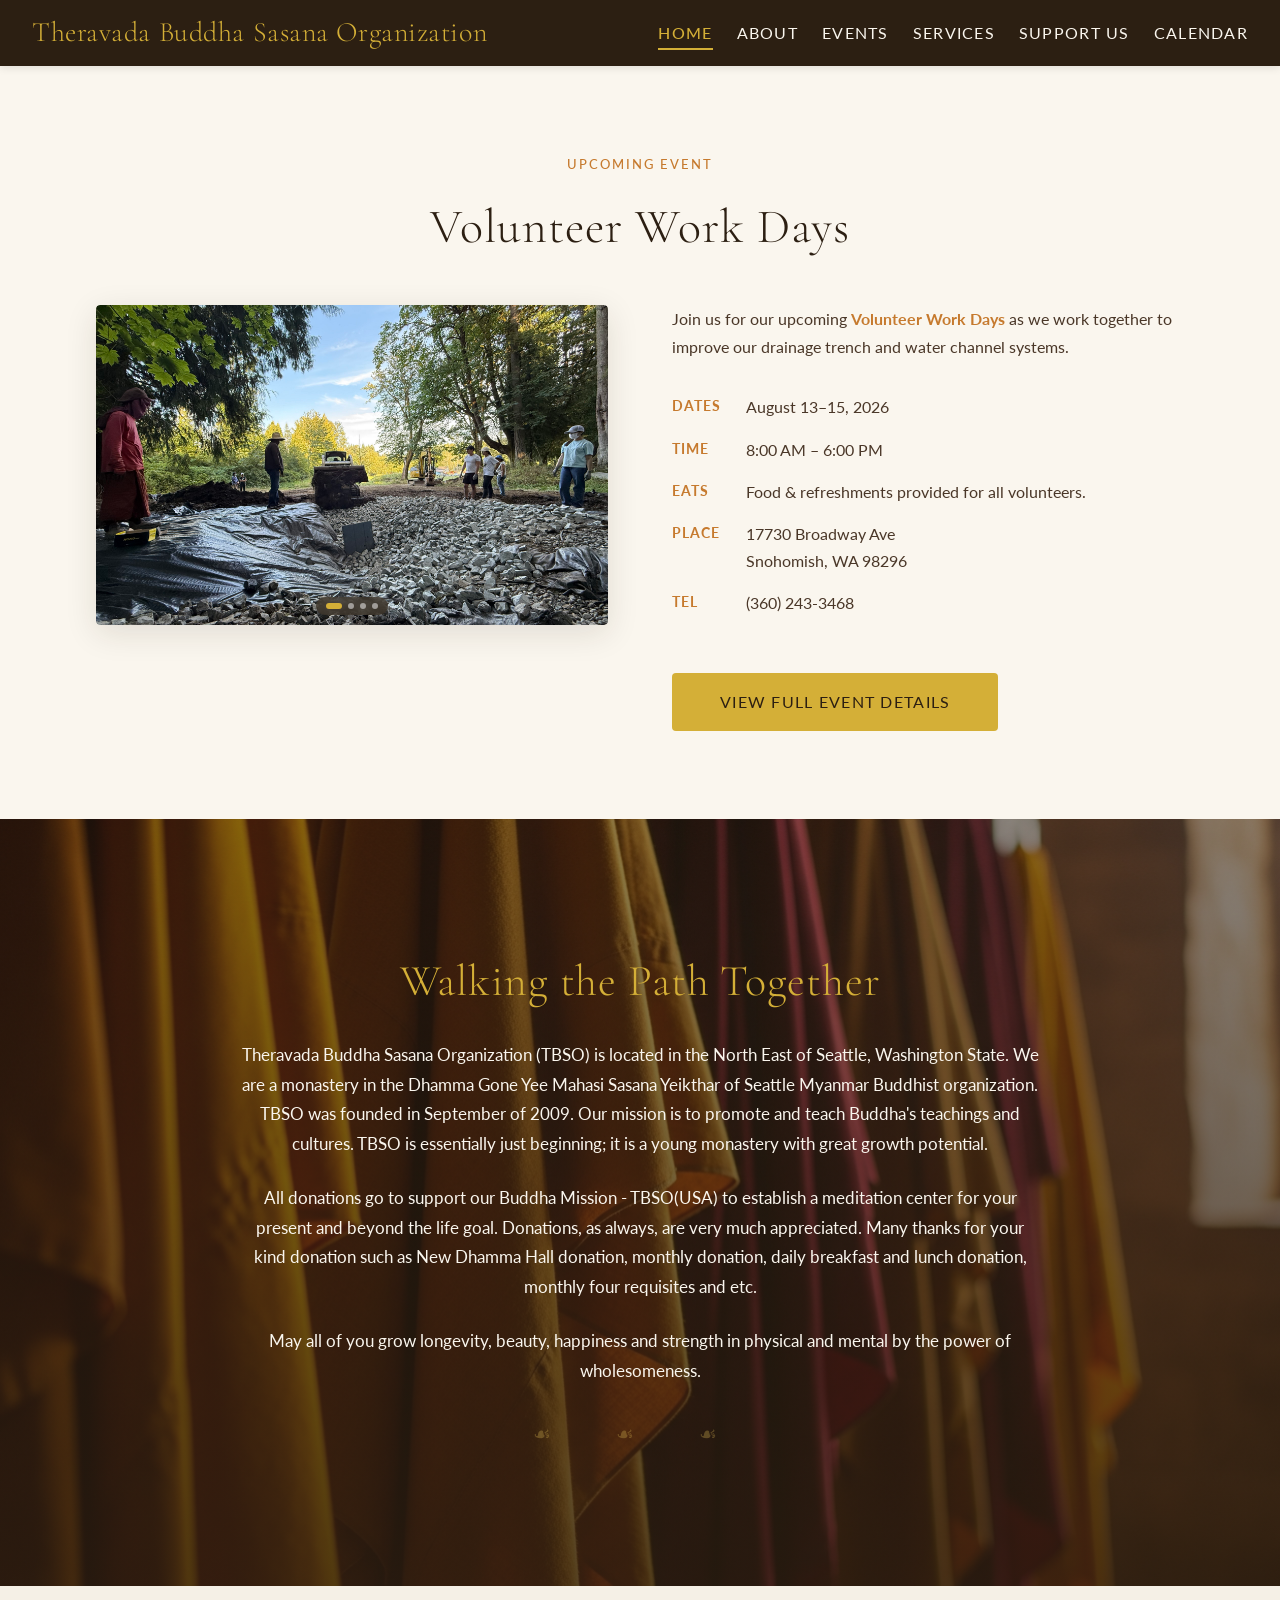
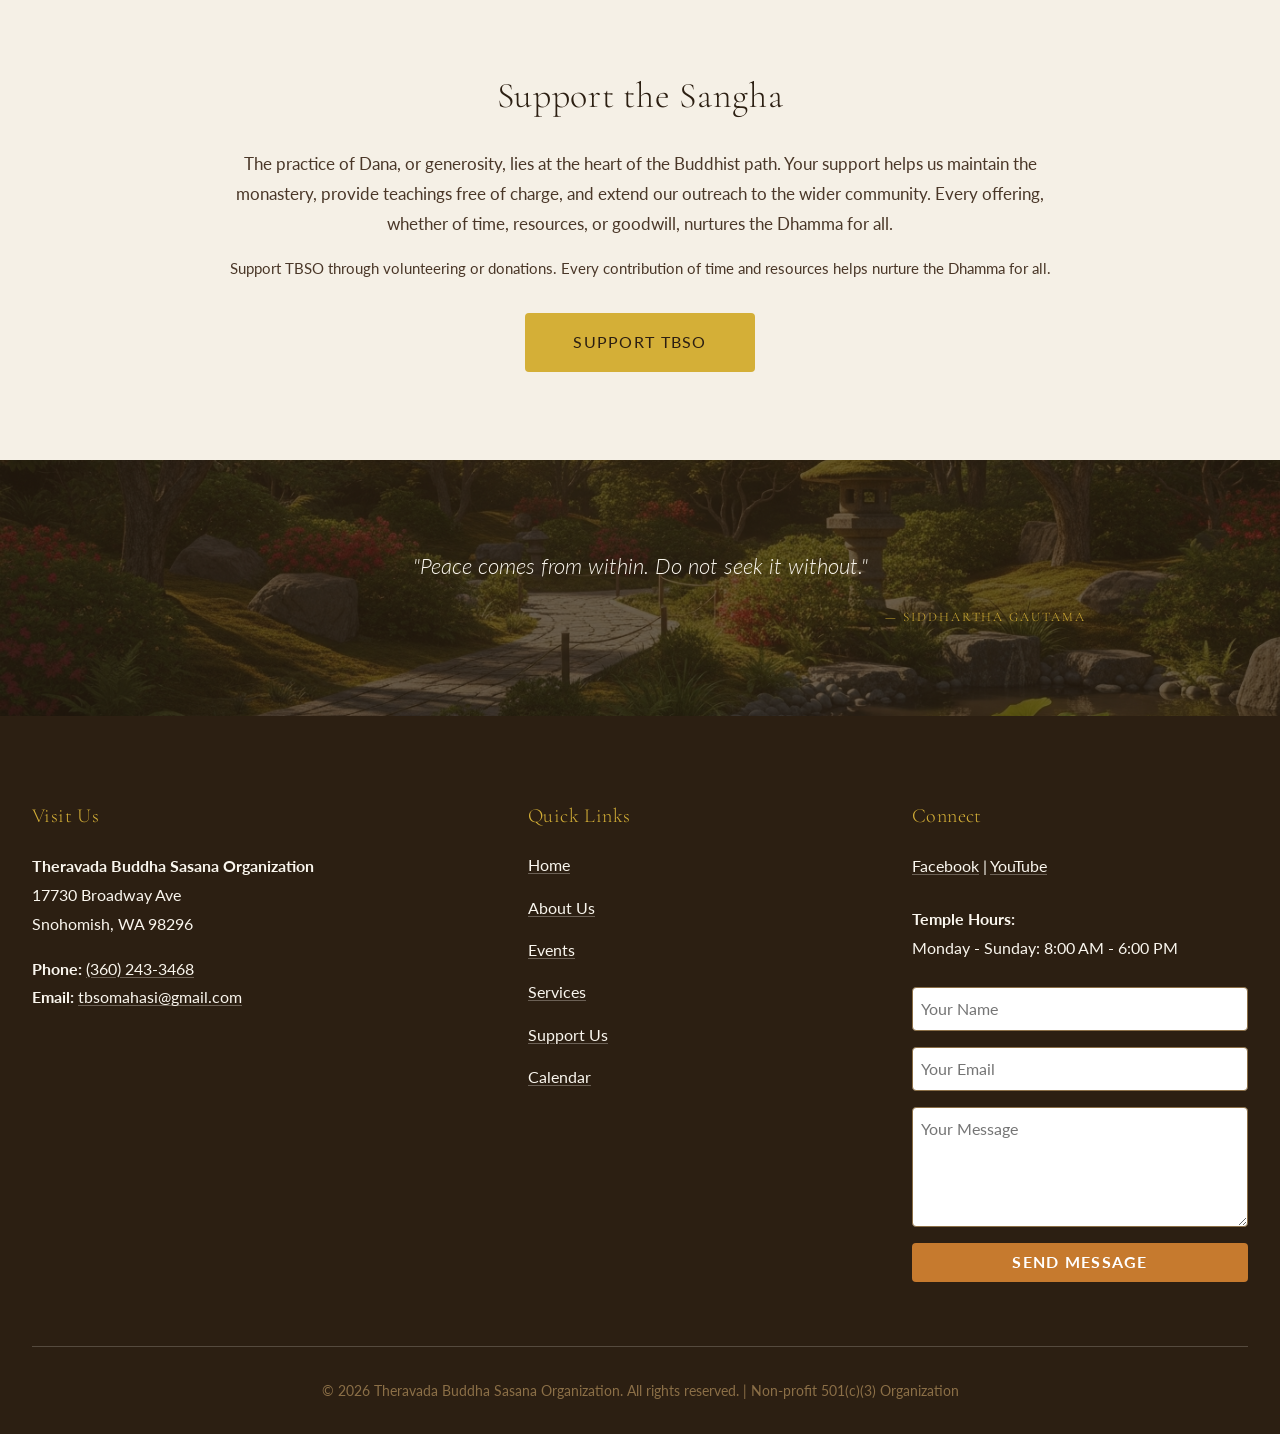
==== index.html @ d0d7f573 "Update volunteer event write-up and details across pages" ====
<!DOCTYPE html>
<html lang="en">
<head>
  <meta charset="UTF-8">
  <meta name="viewport" content="width=device-width, initial-scale=1.0">
  <meta name="description" content="Theravada Buddha Sasana Organization (TBSO) - A non-profit Buddhist organization dedicated to practicing and sharing the teachings of Theravada Buddhism in the Pacific Northwest.">
  <meta name="keywords" content="buddhism, theravada, meditation, dhamma, seattle, snohomish, buddhist temple">

  <title>Home - Theravada Buddha Sasana Organization (TBSO)</title>

  <!-- Google Fonts -->
  <link rel="preconnect" href="https://fonts.googleapis.com">
  <link rel="preconnect" href="https://fonts.gstatic.com" crossorigin>
  <link href="https://fonts.googleapis.com/css2?family=Cormorant+Garamond:ital,wght@0,300;0,400;0,500;0,600;1,300;1,400&family=Lato:wght@300;400;700&display=swap" rel="stylesheet">

  <!-- Stylesheets -->
  <link rel="stylesheet" href="css/normalize.css">
  <link rel="stylesheet" href="css/variables.css">
  <link rel="stylesheet" href="css/base.css">
  <link rel="stylesheet" href="css/layout.css">
  <link rel="stylesheet" href="css/components.css">
  <link rel="stylesheet" href="css/utilities.css">
</head>
<body>

  <!-- Skip to Content Link -->
  <a href="#main-content" class="skip-link">Skip to main content</a>

  <!-- Header -->
  <header class="site-header" role="banner">
    <div class="header-container">
      <h1 class="site-title">Theravada Buddha Sasana Organization</h1>
      <nav class="main-navigation" role="navigation" aria-label="Main Navigation">
        <button class="menu-toggle" aria-expanded="false" aria-controls="primary-menu">
          <span class="sr-only">Toggle Menu</span>
          <span>Menu</span>
        </button>
        <ul id="primary-menu" class="menu">
          <li><a href="index.html" aria-current="page">Home</a></li>
          <li><a href="about.html">About</a></li>
          <li><a href="events.html">Events</a></li>
          <li><a href="services.html">Services</a></li>
          <li><a href="support-us.html">Support Us</a></li>

          <li><a href="calendar.html">Calendar</a></li>
        </ul>
      </nav>
    </div>
  </header>

  <!-- Main Content -->
  <main id="main-content" role="main">

    <!-- Upcoming Event Section -->
    <section class="section-cream" style="padding-top: var(--spacing-70);">
      <div class="container container-wide">
        <p class="text-center" style="color: var(--color-monk-robe); font-size: 0.8125rem; text-transform: uppercase; letter-spacing: 0.15em; font-weight: 500; margin-bottom: var(--spacing-30);">Upcoming Event</p>

        <h2 class="text-center title-fade-in" style="font-size: clamp(2rem, 4vw, 3rem); font-weight: var(--font-weight-light); letter-spacing: var(--letter-spacing-tight); color: var(--color-earth-brown); margin-bottom: var(--spacing-50);">Volunteer Work Days</h2>

        <div class="featured-event-grid">
          <div>
            <div class="carousel" id="eventCarousel">
              <div class="carousel-track">
                <div class="carousel-slide">
                  <img src="assets/images/volunteer_1.jpg" alt="Volunteer Work Days - photo 1">
                </div>
                <div class="carousel-slide">
                  <img src="assets/images/volunteer_2.jpeg" alt="Volunteer Work Days - photo 2">
                </div>
                <div class="carousel-slide">
                  <img src="assets/images/volunteer_3.jpeg" alt="Volunteer Work Days - photo 3">
                </div>
                <div class="carousel-slide">
                  <img src="assets/images/volunteer_4.jpeg" alt="Volunteer Work Days - photo 4">
                </div>
              </div>
              <div class="carousel-nav">
                <button class="carousel-dot active" aria-label="Go to slide 1"></button>
                <button class="carousel-dot" aria-label="Go to slide 2"></button>
                <button class="carousel-dot" aria-label="Go to slide 3"></button>
                <button class="carousel-dot" aria-label="Go to slide 4"></button>
              </div>
            </div>
          </div>

          <div>
            <p style="font-size: 1rem; line-height: 1.8; margin-bottom: var(--spacing-40);">
              Join us for our upcoming <strong style="color: var(--color-monk-robe);">Volunteer Work Days</strong> as we work together to improve our drainage trench and water channel systems.
            </p>

            <div class="event-details-list">
              <strong>DATES</strong>
              <span>August 13–15, 2026</span>

              <strong>TIME</strong>
              <span>8:00 AM – 6:00 PM</span>

              <strong>EATS</strong>
              <span>Food &amp; refreshments provided for all volunteers.</span>

              <strong>PLACE</strong>
              <span>17730 Broadway Ave<br>Snohomish, WA 98296</span>

              <strong>TEL</strong>
              <span>(360) 243-3468</span>
            </div>

            <a href="support-us.html" class="btn" style="display: inline-block; margin-top: var(--spacing-40);">View Full Event Details</a>
          </div>
        </div>
      </div>
    </section>

    <!-- Introduction Section -->
    <section class="hero" style="background-image: url('assets/images/hero-monk-robes.png'); min-height: 70vh;">
      <div class="hero-content tbso-fade-up">
        <h2 style="font-size: clamp(2rem, 4vw, 2.75rem); font-weight: var(--font-weight-light); color: var(--color-saffron); margin-bottom: var(--spacing-40);">Walking the Path Together</h2>
        <div style="max-width: 800px; margin: 0 auto;">
          <p style="font-size: 1.0625rem; line-height: 1.75; margin-bottom: var(--spacing-30); color: var(--color-warm-cream);">
            Theravada Buddha Sasana Organization (TBSO) is located in the North East of Seattle, Washington State. We are a monastery in the Dhamma Gone Yee Mahasi Sasana Yeikthar of Seattle Myanmar Buddhist organization. TBSO was founded in September of 2009. Our mission is to promote and teach Buddha's teachings and cultures. TBSO is essentially just beginning; it is a young monastery with great growth potential.
          </p>
          <p style="font-size: 1.0625rem; line-height: 1.75; margin-bottom: var(--spacing-30); color: var(--color-warm-cream);">
            All donations go to support our Buddha Mission - TBSO(USA) to establish a meditation center for your present and beyond the life goal. Donations, as always, are very much appreciated. Many thanks for your kind donation such as New Dhamma Hall donation, monthly donation, daily breakfast and lunch donation, monthly four requisites and etc.
          </p>
          <p style="font-size: 1.0625rem; line-height: 1.75; margin-bottom: var(--spacing-40); color: var(--color-warm-cream);">
            May all of you grow longevity, beauty, happiness and strength in physical and mental by the power of wholesomeness.
          </p>
          <div class="lotus-divider" style="margin-top: 0; margin-bottom: 0;"></div>
        </div>
      </div>
    </section>

    <!-- Call to Action Section -->
    <section class="section-ivory">
      <div class="container text-center">
        <h2 class="mb-40">Support the Sangha</h2>
        <p style="font-size: 1.0625rem; line-height: 1.75; max-width: 860px; margin: 0 auto var(--spacing-20);">
          The practice of Dana, or generosity, lies at the heart of the Buddhist path. Your support helps us maintain the monastery, provide teachings free of charge, and extend our outreach to the wider community. Every offering, whether of time, resources, or goodwill, nurtures the Dhamma for all.
        </p>
        <p style="font-size: 0.95rem; line-height: 1.75; max-width: 860px; margin: 0 auto var(--spacing-40);">
          Support TBSO through volunteering or donations. Every contribution of time and resources helps nurture the Dhamma for all.
        </p>
        <a href="support-us.html" class="btn">Support TBSO</a>
      </div>
    </section>

    <!-- Quote Section -->
    <section class="section-earth" style="background-image: url('assets/images/section-temple-garden.png'); background-size: cover; background-position: center; position: relative;">
      <div style="position: absolute; top: 0; left: 0; right: 0; bottom: 0; background: var(--overlay-medium); z-index: 1;"></div>
      <div class="container text-center" style="position: relative; z-index: 2;">
        <blockquote style="background: transparent; border: none; margin: 0; padding: 0;">
          <p style="font-size: 1.375rem; font-style: italic; font-weight: 300; line-height: 1.6; color: var(--color-warm-cream);">
            "Peace comes from within. Do not seek it without."
          </p>
          <cite style="font-size: 0.8125rem; letter-spacing: 0.15em; text-transform: uppercase;">Siddhartha Gautama</cite>
        </blockquote>
      </div>
    </section>

  </main>

  <!-- Footer -->
  <footer class="site-footer" role="contentinfo">
    <div class="footer-content">

      <!-- Visit Us Section -->
      <div class="footer-section">
        <h3>Visit Us</h3>
        <address>
          <p>
            <strong>Theravada Buddha Sasana Organization</strong><br>
            17730 Broadway Ave<br>
            Snohomish, WA 98296
          </p>
          <p>
            <strong>Phone:</strong> <a href="tel:+13602433468">(360) 243-3468</a><br>
            <strong>Email:</strong> <a href="mailto:tbsomahasi@gmail.com">tbsomahasi@gmail.com</a>
          </p>
        </address>
      </div>

      <!-- Quick Links Section -->
      <div class="footer-section">
        <h3>Quick Links</h3>
        <ul>
          <li><a href="index.html">Home</a></li>
          <li><a href="about.html">About Us</a></li>
          <li><a href="events.html">Events</a></li>
          <li><a href="services.html">Services</a></li>
          <li><a href="support-us.html">Support Us</a></li>

          <li><a href="calendar.html">Calendar</a></li>
        </ul>
      </div>

      <!-- Connect Section -->
      <div class="footer-section">
        <h3>Connect</h3>
        <p>
          <a href="https://www.facebook.com/tbsomahasi" target="_blank" rel="noopener noreferrer">Facebook</a> |
          <a href="https://www.youtube.com/@tbsomahasi1810" target="_blank" rel="noopener noreferrer">YouTube</a>
        </p>
        <p style="margin-top: var(--spacing-30);">
          <strong>Temple Hours:</strong><br>
          Monday - Sunday: 8:00 AM - 6:00 PM
        </p>

        <form action="https://formspree.io/f/xqewwokz" method="POST" style="margin-top: var(--spacing-30);">
          <input type="hidden" name="_subject" value="Footer Contact Form - TBSO">
          <div style="margin-bottom: var(--spacing-20);">
            <input type="text" name="name" placeholder="Your Name" required style="width: 100%; padding: 8px; border: 1px solid var(--color-clay); border-radius: 4px;">
          </div>
          <div style="margin-bottom: var(--spacing-20);">
            <input type="email" name="email" placeholder="Your Email" required style="width: 100%; padding: 8px; border: 1px solid var(--color-clay); border-radius: 4px;">
          </div>
          <div style="margin-bottom: var(--spacing-20);">
            <textarea name="message" placeholder="Your Message" required rows="3" style="width: 100%; padding: 8px; border: 1px solid var(--color-clay); border-radius: 4px; resize: vertical;"></textarea>
          </div>
          <button type="submit" style="width: 100%; padding: 10px; background-color: var(--color-monk-robe); color: var(--color-white); border: none; border-radius: 4px; cursor: pointer; font-weight: bold;">Send Message</button>
        </form>
      </div>

    </div>

    <div class="footer-bottom">
      <p>&copy; 2026 Theravada Buddha Sasana Organization. All rights reserved. | Non-profit 501(c)(3) Organization</p>
    </div>
  </footer>

  <!-- JavaScript -->
  <script src="js/main.js"></script>

</body>
</html>
---- css/variables.css ----
/* ========================================
   TBSO Design System - CSS Custom Properties
   ======================================== */

:root {
  /* ========== Colors ========== */

  /* Primary Palette */
  --color-saffron: #D4AF37;
  --color-muted-gold: #C9A84C;
  --color-warm-cream: #FAF6EE;
  --color-ivory: #F5F0E6;
  --color-white: #FFFFFF;

  /* Text Colors */
  --color-earth-brown: #2C1F12;
  --color-deep-walnut: #4A3728;
  --color-clay: #8B6F47;

  /* Accent Colors */
  --color-monk-robe: #C67A2E;
  --color-soft-sage: #A8B89C;

  /* ========== Typography ========== */

  /* Font Families */
  --font-heading: 'Cormorant Garamond', 'Georgia', serif;
  --font-body: 'Lato', 'Helvetica Neue', sans-serif;

  /* Font Weights */
  --font-weight-light: 300;
  --font-weight-regular: 400;
  --font-weight-medium: 500;
  --font-weight-semibold: 600;
  --font-weight-bold: 700;

  /* Font Sizes - Fluid Typography */
  --font-size-small: 0.875rem;      /* 14px */
  --font-size-medium: 1rem;          /* 16px base */
  --font-size-large: 1.25rem;        /* 20px */
  --font-size-xl: 1.75rem;           /* 28px */
  --font-size-xxl: 2.25rem;          /* 36px */
  --font-size-display: clamp(2.5rem, 4vw, 3.5rem); /* 40-56px responsive */

  /* Line Heights */
  --line-height-tight: 1.2;
  --line-height-base: 1.65;
  --line-height-relaxed: 1.8;
  --line-height-loose: 2.2;

  /* Letter Spacing */
  --letter-spacing-tight: 0.02em;
  --letter-spacing-normal: 0;
  --letter-spacing-wide: 0.08em;
  --letter-spacing-wider: 0.12em;
  --letter-spacing-widest: 0.25em;

  /* ========== Spacing System ========== */

  /* 8-level Scale */
  --spacing-10: 0.5rem;    /* 8px */
  --spacing-20: 1rem;      /* 16px */
  --spacing-30: 1.5rem;    /* 24px */
  --spacing-40: 2rem;      /* 32px */
  --spacing-50: 3rem;      /* 48px */
  --spacing-60: 4rem;      /* 64px */
  --spacing-70: 5.5rem;    /* 88px */
  --spacing-80: 8rem;      /* 128px */

  /* ========== Layout ========== */

  /* Content Widths */
  --content-width: 1020px;
  --wide-width: 1280px;
  --full-width: 100%;

  /* Container Padding */
  --container-padding: var(--spacing-40);
  --container-padding-mobile: var(--spacing-20);

  /* Section Padding */
  --section-padding-y: var(--spacing-70);
  --section-padding-x: var(--spacing-40);
  --section-padding-y-mobile: var(--spacing-50);
  --section-padding-x-mobile: var(--spacing-20);

  /* ========== Visual Effects ========== */

  /* Borders */
  --border-radius: 4px;
  --border-radius-large: 8px;
  --border-width: 1px;
  --border-width-thick: 3px;

  /* Shadows */
  --shadow-small: 0 2px 8px rgba(44, 31, 18, 0.08);
  --shadow-medium: 0 4px 16px rgba(44, 31, 18, 0.12);
  --shadow-large: 0 8px 32px rgba(44, 31, 18, 0.12);
  --shadow-button: 0 4px 16px rgba(212, 175, 55, 0.3);

  /* Transitions */
  --transition-fast: 0.15s ease;
  --transition-base: 0.3s ease;
  --transition-slow: 0.8s ease-out;

  /* Overlays */
  --overlay-light: rgba(44, 31, 18, 0.55);
  --overlay-medium: rgba(44, 31, 18, 0.7);
  --overlay-dark: rgba(44, 31, 18, 0.8);

  /* ========== Z-Index Scale ========== */

  --z-index-base: 1;
  --z-index-dropdown: 100;
  --z-index-sticky: 200;
  --z-index-modal: 300;
  --z-index-overlay: 400;
  --z-index-toast: 500;

  /* ========== Breakpoints ========== */
  /* Used in media queries - documented here for reference */
  /* Mobile: 0-640px (default) */
  /* Medium: 641px-1024px */
  /* Large: 1025px+ */
}

/* ========================================
   Responsive Variable Adjustments
   ======================================== */

@media (min-width: 641px) {
  :root {
    --container-padding: var(--spacing-50);
  }
}

@media (min-width: 1025px) {
  :root {
    --container-padding: var(--spacing-60);
  }
}
---- css/base.css ----
/* ========================================
   TBSO Base Styles
   ======================================== */

/* ========== Global Reset ========== */

*,
*::before,
*::after {
  box-sizing: border-box;
}

html {
  scroll-behavior: smooth;
  -webkit-text-size-adjust: 100%;
}

/* ========== Body ========== */

body {
  margin: 0;
  padding: 0;
  font-family: var(--font-body);
  font-size: var(--font-size-medium);
  font-weight: var(--font-weight-regular);
  line-height: var(--line-height-base);
  color: var(--color-deep-walnut);
  background-color: var(--color-warm-cream);
  -webkit-font-smoothing: antialiased;
  -moz-osx-font-smoothing: grayscale;
}

/* ========== Typography ========== */

h1,
h2,
h3,
h4,
h5,
h6 {
  margin: 0 0 var(--spacing-30) 0;
  font-family: var(--font-heading);
  font-weight: var(--font-weight-light);
  line-height: var(--line-height-tight);
  letter-spacing: var(--letter-spacing-tight);
  color: var(--color-earth-brown);
}

h1 {
  font-size: var(--font-size-display);
  margin-bottom: var(--spacing-40);
}

h2 {
  font-size: var(--font-size-xxl);
}

h3 {
  font-size: var(--font-size-xl);
}

h4 {
  font-size: var(--font-size-large);
  font-weight: var(--font-weight-regular);
}

h5,
h6 {
  font-size: var(--font-size-medium);
  font-weight: var(--font-weight-medium);
}

p {
  margin: 0 0 var(--spacing-30) 0;
  font-family: var(--font-body);
}

p:last-child {
  margin-bottom: 0;
}

/* ========== Links ========== */

a {
  color: var(--color-saffron);
  text-decoration: none;
  transition: color var(--transition-base);
}

a:hover,
a:focus {
  color: var(--color-muted-gold);
}

a:focus {
  outline: 2px solid var(--color-saffron);
  outline-offset: 2px;
}

/* ========== Buttons ========== */

button,
.btn {
  display: inline-block;
  padding: var(--spacing-20) var(--spacing-50);
  font-family: var(--font-body);
  font-size: var(--font-size-medium);
  font-weight: var(--font-weight-regular);
  text-align: center;
  text-transform: uppercase;
  letter-spacing: var(--letter-spacing-wide);
  color: var(--color-earth-brown);
  background-color: var(--color-saffron);
  border: none;
  border-radius: var(--border-radius);
  cursor: pointer;
  transition: all var(--transition-base);
  text-decoration: none;
}

button:hover,
.btn:hover {
  background-color: var(--color-muted-gold);
  color: var(--color-white);
  transform: translateY(-1px);
  box-shadow: var(--shadow-button);
}

button:focus,
.btn:focus {
  outline: 2px solid var(--color-saffron);
  outline-offset: 2px;
}

button:active,
.btn:active {
  transform: translateY(0);
}

button:disabled,
.btn:disabled {
  opacity: 0.5;
  cursor: not-allowed;
  transform: none;
}

.btn-secondary {
  background-color: var(--color-white);
  border: var(--border-width) solid var(--color-saffron);
  color: var(--color-saffron);
}

.btn-secondary:hover {
  background-color: var(--color-saffron);
  color: var(--color-earth-brown);
}

/* ========== Forms ========== */

label {
  display: block;
  margin-bottom: var(--spacing-10);
  font-family: var(--font-body);
  font-weight: var(--font-weight-medium);
  color: var(--color-earth-brown);
}

input[type="text"],
input[type="email"],
input[type="tel"],
input[type="url"],
textarea,
select {
  display: block;
  width: 100%;
  padding: var(--spacing-20);
  font-family: var(--font-body);
  font-size: var(--font-size-medium);
  line-height: var(--line-height-base);
  color: var(--color-deep-walnut);
  background-color: var(--color-white);
  border: var(--border-width) solid var(--color-clay);
  border-radius: var(--border-radius);
  transition: border-color var(--transition-base), box-shadow var(--transition-base);
}

input[type="text"]:focus,
input[type="email"]:focus,
input[type="tel"]:focus,
input[type="url"]:focus,
textarea:focus,
select:focus {
  outline: none;
  border-color: var(--color-saffron);
  box-shadow: 0 0 0 3px rgba(212, 175, 55, 0.1);
}

textarea {
  resize: vertical;
  min-height: 120px;
}

.form-group {
  margin-bottom: var(--spacing-30);
}

.required {
  color: var(--color-monk-robe);
}

/* ========== Images ========== */

img {
  max-width: 100%;
  height: auto;
  display: block;
  border-radius: var(--border-radius);
}

figure {
  margin: 0;
}

/* ========== Lists ========== */

ul,
ol {
  margin: 0 0 var(--spacing-30) 0;
  padding-left: var(--spacing-40);
  font-family: var(--font-body);
}

ul ul,
ol ol {
  margin-bottom: 0;
}

li {
  margin-bottom: var(--spacing-10);
}

/* ========== Utilities ========== */

.sr-only {
  position: absolute;
  width: 1px;
  height: 1px;
  padding: 0;
  margin: -1px;
  overflow: hidden;
  clip: rect(0, 0, 0, 0);
  white-space: nowrap;
  border: 0;
}

.skip-link {
  position: absolute;
  top: -40px;
  left: 0;
  background: var(--color-earth-brown);
  color: var(--color-saffron);
  padding: var(--spacing-20);
  z-index: var(--z-index-toast);
  text-decoration: none;
}

.skip-link:focus {
  top: 0;
}

/* ========== Animations ========== */

@keyframes tbso-fade-up {
  from {
    opacity: 0;
    transform: translateY(24px);
  }
  to {
    opacity: 1;
    transform: translateY(0);
  }
}

.tbso-fade-up {
  animation: tbso-fade-up var(--transition-slow) ease-out;
}

/* Staggered animation delays */
.tbso-fade-up:nth-child(1) {
  animation-delay: 0s;
}

.tbso-fade-up:nth-child(2) {
  animation-delay: 0.15s;
}

.tbso-fade-up:nth-child(3) {
  animation-delay: 0.3s;
}

.tbso-fade-up:nth-child(4) {
  animation-delay: 0.45s;
}

/* ========== Print Styles ========== */

@media print {
  *,
  *::before,
  *::after {
    background: transparent !important;
    color: #000 !important;
    box-shadow: none !important;
    text-shadow: none !important;
  }

  a,
  a:visited {
    text-decoration: underline;
  }

  a[href]::after {
    content: " (" attr(href) ")";
  }

  img {
    page-break-inside: avoid;
  }

  h2,
  h3,
  p {
    orphans: 3;
    widows: 3;
  }

  h2,
  h3 {
    page-break-after: avoid;
  }
}
---- css/layout.css ----
/* ========================================
   TBSO Layout Styles
   ======================================== */

/* ========== Container ========== */

.container {
  width: 100%;
  max-width: var(--content-width);
  margin-left: auto;
  margin-right: auto;
  padding-left: var(--container-padding-mobile);
  padding-right: var(--container-padding-mobile);
}

.container-wide {
  max-width: var(--wide-width);
}

.container-full {
  max-width: var(--full-width);
  padding-left: 0;
  padding-right: 0;
}

@media (min-width: 641px) {
  .container {
    padding-left: var(--container-padding);
    padding-right: var(--container-padding);
  }
}

/* ========== Main Content ========== */

main {
  display: block;
  min-height: 50vh;
}

/* ========== Sections ========== */

section {
  padding: var(--section-padding-y-mobile) var(--section-padding-x-mobile);
}

@media (min-width: 641px) {
  section {
    padding: var(--section-padding-y) var(--section-padding-x);
  }
}

/* Section Background Variations */
.section-cream {
  background-color: var(--color-warm-cream);
}

.section-ivory {
  background-color: var(--color-ivory);
}

.section-earth {
  background-color: var(--color-earth-brown);
  color: var(--color-warm-cream);
}

.section-earth h1,
.section-earth h2,
.section-earth h3,
.section-earth h4 {
  color: var(--color-saffron);
}

/* ========== Header ========== */

.site-header {
  position: sticky;
  top: 0;
  z-index: var(--z-index-sticky);
  background-color: var(--color-earth-brown);
  color: var(--color-warm-cream);
  box-shadow: 0 2px 8px rgba(0, 0, 0, 0.1);
}

.header-container {
  display: flex;
  flex-direction: column;
  align-items: center;
  justify-content: space-between;
  padding: var(--spacing-20) var(--spacing-40);
  max-width: var(--wide-width);
  margin: 0 auto;
  gap: var(--spacing-20);
}

@media (min-width: 1025px) {
  .header-container {
    flex-direction: row;
    padding: var(--spacing-20) var(--spacing-40);
    gap: var(--spacing-50);
  }
}

.site-title {
  margin: 0;
  font-size: clamp(1.25rem, 3vw, 1.75rem);
  font-weight: var(--font-weight-light);
  letter-spacing: var(--letter-spacing-tight);
  color: var(--color-saffron);
  text-align: center;
  flex-shrink: 0;
}

@media (min-width: 1025px) {
  .site-title {
    text-align: left;
    margin-right: auto;
  }
}

/* ========== Navigation ========== */

.main-navigation {
  width: 100%;
}

@media (min-width: 1025px) {
  .main-navigation {
    width: auto;
  }
}

.menu-toggle {
  display: flex;
  align-items: center;
  justify-content: center;
  width: 100%;
  padding: var(--spacing-20);
  background-color: transparent;
  color: var(--color-saffron);
  border: var(--border-width) solid var(--color-saffron);
  text-transform: uppercase;
  letter-spacing: var(--letter-spacing-wide);
  cursor: pointer;
}

@media (min-width: 1025px) {
  .menu-toggle {
    display: none;
  }
}

.menu {
  display: none;
  list-style: none;
  margin: var(--spacing-20) 0 0 0;
  padding: 0;
}

.menu.is-open {
  display: flex;
  flex-direction: column;
  gap: var(--spacing-10);
}

@media (min-width: 1025px) {
  .menu {
    display: flex !important;
    flex-direction: row;
    gap: var(--spacing-30);
    margin: 0;
  }
}

.menu li {
  margin: 0;
}

.menu a {
  display: block;
  padding: var(--spacing-20);
  font-size: var(--font-size-medium);
  text-transform: uppercase;
  letter-spacing: var(--letter-spacing-wide);
  color: var(--color-warm-cream);
  transition: color var(--transition-base);
  white-space: nowrap;
}

@media (min-width: 1025px) {
  .menu a {
    padding: 0;
  }
}

.menu a:hover,
.menu a:focus {
  color: var(--color-saffron);
  outline: none;
}

.menu a[aria-current="page"] {
  color: var(--color-saffron);
  font-weight: var(--font-weight-medium);
}

/* ========== Footer ========== */

.site-footer {
  background-color: var(--color-earth-brown);
  color: var(--color-warm-cream);
  padding: var(--spacing-70) var(--spacing-40) var(--spacing-40);
}

.footer-content {
  display: grid;
  grid-template-columns: 1fr;
  gap: var(--spacing-50);
  max-width: var(--wide-width);
  margin: 0 auto;
}

@media (min-width: 641px) {
  .footer-content {
    grid-template-columns: repeat(2, 1fr);
  }
}

@media (min-width: 1025px) {
  .footer-content {
    grid-template-columns: 2fr 1.5fr 1.5fr;
  }
}

.footer-section h3 {
  margin-bottom: var(--spacing-30);
  font-size: var(--font-size-large);
  color: var(--color-saffron);
}

.footer-section p,
.footer-section address {
  font-style: normal;
  line-height: var(--line-height-relaxed);
  margin-bottom: var(--spacing-20);
}

.footer-section a {
  color: var(--color-warm-cream);
  text-decoration: underline;
  text-decoration-color: rgba(250, 246, 238, 0.3);
  text-underline-offset: 2px;
}

.footer-section a:hover,
.footer-section a:focus {
  color: var(--color-saffron);
  text-decoration-color: var(--color-saffron);
}

.footer-section ul {
  list-style: none;
  padding: 0;
  margin: 0;
}

.footer-section ul li {
  margin-bottom: var(--spacing-20);
}

.footer-bottom {
  margin-top: var(--spacing-60);
  padding-top: var(--spacing-40);
  border-top: var(--border-width) solid rgba(250, 246, 238, 0.2);
  text-align: center;
  font-size: var(--font-size-small);
  color: var(--color-clay);
}

/* ========== Grid System ========== */

.grid {
  display: grid;
  gap: var(--spacing-40);
}

.grid-2 {
  grid-template-columns: 1fr;
}

@media (min-width: 641px) {
  .grid-2 {
    grid-template-columns: repeat(2, 1fr);
  }
}

.grid-3 {
  grid-template-columns: 1fr;
}

@media (min-width: 641px) {
  .grid-3 {
    grid-template-columns: repeat(2, 1fr);
  }
}

@media (min-width: 1025px) {
  .grid-3 {
    grid-template-columns: repeat(3, 1fr);
  }
}

.grid-auto {
  grid-template-columns: repeat(auto-fit, minmax(280px, 1fr));
}

/* Grid Item Spans */
.span-2 {
  grid-column: span 1;
}

@media (min-width: 641px) {
  .span-2 {
    grid-column: span 2;
  }
}

/* ========== Two Column Layout ========== */

.two-column {
  display: flex;
  flex-direction: column;
  gap: var(--spacing-50);
  align-items: center;
}

@media (min-width: 641px) {
  .two-column {
    flex-direction: row;
    align-items: flex-start;
  }
}

.two-column-40-60 .column-left {
  flex: 0 0 100%;
}

.two-column-40-60 .column-right {
  flex: 1;
}

@media (min-width: 641px) {
  .two-column-40-60 .column-left {
    flex: 0 0 40%;
  }

  .two-column-40-60 .column-right {
    flex: 0 0 55%;
  }
}

/* ========== Responsive Embeds ========== */

.embed-container {
  position: relative;
  padding-bottom: 56.25%; /* 16:9 aspect ratio */
  height: 0;
  overflow: hidden;
  border-radius: var(--border-radius);
}

.embed-container iframe,
.embed-container object,
.embed-container embed {
  position: absolute;
  top: 0;
  left: 0;
  width: 100%;
  height: 100%;
  border: 0;
}

/* ========== Map Container ========== */

.map-container {
  position: relative;
  padding-bottom: 56.25%;
  height: 0;
  overflow: hidden;
  border-radius: var(--border-radius);
  margin-top: var(--spacing-30);
}

.map-container iframe {
  position: absolute;
  top: 0;
  left: 0;
  width: 100%;
  height: 100%;
  border: 0;
}
---- css/components.css ----
/* ========================================
   TBSO Component Styles
   ======================================== */

/* ========== Hero Section ========== */

.hero {
  position: relative;
  display: flex;
  align-items: center;
  justify-content: center;
  min-height: 85vh;
  background-size: cover;
  background-position: center;
  background-repeat: no-repeat;
  overflow: hidden;
}

.hero::before {
  content: '';
  position: absolute;
  top: 0;
  left: 0;
  right: 0;
  bottom: 0;
  background: linear-gradient(to bottom, var(--overlay-light), var(--overlay-dark));
  z-index: 1;
}

.hero-content {
  position: relative;
  z-index: 2;
  text-align: center;
  color: var(--color-white);
  max-width: var(--content-width);
  padding: var(--spacing-50) var(--spacing-40);
}

.hero-title {
  font-size: var(--font-size-display);
  font-weight: var(--font-weight-light);
  letter-spacing: var(--letter-spacing-tight);
  color: var(--color-saffron);
  margin-bottom: var(--spacing-30);
}

.hero-subtitle {
  font-size: var(--font-size-large);
  font-weight: var(--font-weight-light);
  line-height: var(--line-height-base);
  margin-bottom: var(--spacing-40);
  color: var(--color-warm-cream);
}

.hero-text {
  font-size: var(--font-size-medium);
  line-height: var(--line-height-base);
  color: var(--color-warm-cream);
  margin-bottom: var(--spacing-40);
}

/* ========== Cards ========== */

.card {
  background-color: var(--color-white);
  border-radius: var(--border-radius);
  padding: var(--spacing-40);
  box-shadow: var(--shadow-small);
  transition: transform var(--transition-base), box-shadow var(--transition-base);
}

.card:hover {
  transform: translateY(-4px);
  box-shadow: var(--shadow-large);
}

.card-header {
  margin-bottom: var(--spacing-30);
}

.card-title {
  margin-bottom: var(--spacing-20);
  font-size: var(--font-size-xl);
}

.card-body {
  margin-bottom: var(--spacing-30);
}

.card-footer {
  margin-top: var(--spacing-30);
  padding-top: var(--spacing-30);
  border-top: var(--border-width) solid var(--color-ivory);
}

/* Card with Colored Top Border */
.card-bordered {
  border-top: var(--border-width-thick) solid var(--color-saffron);
}

.card-bordered.border-saffron {
  border-top-color: var(--color-saffron);
}

.card-bordered.border-monk-robe {
  border-top-color: var(--color-monk-robe);
}

.card-bordered.border-sage {
  border-top-color: var(--color-soft-sage);
}

/* ========== Event Card ========== */

.event-card {
  display: flex;
  flex-direction: column;
  gap: var(--spacing-30);
  padding: var(--spacing-40);
  background-color: var(--color-white);
  border-left: var(--border-width-thick) solid var(--color-saffron);
  border-radius: var(--border-radius);
  margin-bottom: var(--spacing-30);
}

@media (min-width: 641px) {
  .event-card {
    flex-direction: row;
    align-items: flex-start;
  }
}

.event-date {
  flex-shrink: 0;
  text-align: center;
  padding: var(--spacing-20);
  background-color: var(--color-ivory);
  border-radius: var(--border-radius);
  min-width: 100px;
}

.event-date-day {
  display: block;
  font-size: var(--font-size-xxl);
  font-weight: var(--font-weight-light);
  font-family: var(--font-heading);
  color: var(--color-saffron);
  line-height: 1;
}

.event-date-month {
  display: block;
  font-size: var(--font-size-small);
  text-transform: uppercase;
  letter-spacing: var(--letter-spacing-wide);
  color: var(--color-earth-brown);
  margin-top: var(--spacing-10);
}

.event-details {
  flex: 1;
}

.event-title {
  margin-bottom: var(--spacing-20);
  font-size: var(--font-size-xl);
}

.event-meta {
  display: flex;
  flex-wrap: wrap;
  gap: var(--spacing-20);
  margin-bottom: var(--spacing-20);
  font-size: var(--font-size-small);
  color: var(--color-clay);
}

.event-description {
  margin-bottom: 0;
}

/* ========== Lotus Divider ========== */

.lotus-divider {
  text-align: center;
  margin: var(--spacing-60) 0;
  color: var(--color-muted-gold);
  opacity: 0.35;
  font-size: var(--font-size-large);
  letter-spacing: 1.5em;
  user-select: none;
}

.lotus-divider::before {
  content: '☙ ☙ ☙';
}

/* ========== Tables ========== */

table {
  width: 100%;
  border-collapse: collapse;
  margin-bottom: var(--spacing-40);
  background-color: var(--color-white);
  border-radius: var(--border-radius);
  overflow: hidden;
  box-shadow: var(--shadow-small);
}

thead {
  background-color: var(--color-earth-brown);
}

thead th {
  padding: var(--spacing-30) var(--spacing-40);
  font-size: var(--font-size-small);
  font-weight: var(--font-weight-medium);
  text-transform: uppercase;
  letter-spacing: var(--letter-spacing-wide);
  color: var(--color-saffron);
  text-align: left;
}

tbody tr {
  border-bottom: var(--border-width) solid rgba(201, 168, 76, 0.15);
  transition: background-color var(--transition-base);
}

tbody tr:nth-child(odd) {
  background-color: var(--color-warm-cream);
}

tbody tr:nth-child(even) {
  background-color: var(--color-ivory);
}

tbody tr:hover {
  background-color: rgba(212, 175, 55, 0.08);
}

tbody td {
  padding: var(--spacing-30) var(--spacing-40);
  color: var(--color-deep-walnut);
}

/* ========== Contact Directory ========== */

.contact-list {
  display: grid;
  grid-template-columns: 1fr;
  gap: var(--spacing-30);
}

@media (min-width: 641px) {
  .contact-list {
    grid-template-columns: repeat(2, 1fr);
  }
}

.contact-item {
  padding: var(--spacing-40);
  background-color: var(--color-white);
  border-radius: var(--border-radius);
  border-left: var(--border-width-thick) solid var(--color-saffron);
}

.contact-name {
  margin-bottom: var(--spacing-10);
  font-size: var(--font-size-large);
  font-weight: var(--font-weight-medium);
  color: var(--color-earth-brown);
}

.contact-role {
  margin-bottom: var(--spacing-20);
  font-size: var(--font-size-small);
  text-transform: uppercase;
  letter-spacing: var(--letter-spacing-wide);
  color: var(--color-clay);
}

.contact-details {
  list-style: none;
  padding: 0;
  margin: 0;
}

.contact-details li {
  margin-bottom: var(--spacing-10);
}

/* ========== QR Code Cards ========== */

.qr-grid {
  display: grid;
  grid-template-columns: 1fr;
  gap: var(--spacing-40);
  margin-bottom: var(--spacing-60);
}

@media (min-width: 641px) {
  .qr-grid {
    grid-template-columns: repeat(2, 1fr);
  }
}

@media (min-width: 1025px) {
  .qr-grid {
    grid-template-columns: repeat(3, 1fr);
  }
}

.qr-card {
  text-align: center;
  padding: var(--spacing-40);
  background-color: var(--color-white);
  border-radius: var(--border-radius);
  box-shadow: var(--shadow-small);
}

.qr-card-title {
  margin-bottom: var(--spacing-30);
  font-size: var(--font-size-xl);
  color: var(--color-earth-brown);
}

.qr-code-image {
  max-width: 250px;
  margin: 0 auto var(--spacing-30);
  border-radius: var(--border-radius);
}

.qr-code-image img {
  width: 100%;
  height: auto;
}

.qr-card-description {
  font-size: var(--font-size-small);
  color: var(--color-clay);
}

/* ========== Banner ========== */

.banner {
  text-align: center;
  padding: var(--spacing-60) var(--spacing-40);
  background-color: var(--color-ivory);
}

.banner-title {
  font-size: var(--font-size-xxl);
  font-weight: var(--font-weight-light);
  color: var(--color-earth-brown);
  margin-bottom: var(--spacing-20);
}

.banner-subtitle {
  font-size: var(--font-size-large);
  color: var(--color-clay);
  font-style: italic;
}

/* ========== Bio Section ========== */

.bio-section {
  display: flex;
  flex-direction: column;
  gap: var(--spacing-50);
  align-items: center;
}

@media (min-width: 641px) {
  .bio-section {
    flex-direction: row;
    align-items: flex-start;
  }
}

.bio-image {
  flex: 0 0 100%;
  max-width: 400px;
}

@media (min-width: 641px) {
  .bio-image {
    flex: 0 0 40%;
  }
}

.bio-image img {
  width: 100%;
  height: auto;
  border-radius: var(--border-radius);
  box-shadow: var(--shadow-medium);
}

.bio-content {
  flex: 1;
}

.bio-title {
  margin-bottom: var(--spacing-30);
  font-size: var(--font-size-xxl);
}

.bio-subtitle {
  font-size: var(--font-size-large);
  color: var(--color-clay);
  font-style: italic;
  margin-bottom: var(--spacing-30);
}

/* ========== Calendar Grid ========== */

.calendar-grid {
  display: grid;
  grid-template-columns: 1fr;
  gap: var(--spacing-50);
}

@media (min-width: 641px) {
  .calendar-grid {
    grid-template-columns: repeat(2, 1fr);
  }
}

.calendar-month {
  text-align: center;
}

.calendar-month-title {
  margin-bottom: var(--spacing-20);
  font-size: var(--font-size-large);
  color: var(--color-earth-brown);
}

.calendar-month img {
  width: 100%;
  height: auto;
  border: var(--border-width) solid var(--color-ivory);
  border-radius: var(--border-radius);
  box-shadow: var(--shadow-small);
}

/* Print styles for calendar */
@media print {
  .calendar-grid {
    grid-template-columns: 1fr;
    gap: var(--spacing-30);
  }

  .calendar-month {
    page-break-inside: avoid;
    margin-bottom: var(--spacing-40);
  }
}

/* ========== Video Grid ========== */

.video-grid {
  display: grid;
  grid-template-columns: 1fr;
  gap: var(--spacing-50);
  margin-bottom: var(--spacing-60);
}

@media (min-width: 641px) {
  .video-grid {
    grid-template-columns: repeat(2, 1fr);
  }
}

.video-item {
  margin-bottom: var(--spacing-30);
}

.video-title {
  margin-bottom: var(--spacing-20);
  font-size: var(--font-size-large);
  text-align: center;
}

/* ========== Featured Event ========== */

.featured-event-grid {
  display: grid;
  grid-template-columns: 1fr;
  gap: var(--spacing-50);
  align-items: start;
}

@media (min-width: 641px) {
  .featured-event-grid {
    grid-template-columns: 1fr 1fr;
    gap: var(--spacing-60);
  }
}

.event-details-list {
  display: grid;
  grid-template-columns: auto 1fr;
  gap: var(--spacing-20) var(--spacing-30);
  margin-bottom: var(--spacing-30);
}

.event-details-list strong {
  color: var(--color-monk-robe);
  text-transform: uppercase;
  font-size: 0.875rem;
  letter-spacing: 0.08em;
}

/* ========== Quote Block ========== */

blockquote {
  margin: var(--spacing-60) 0;
  padding: var(--spacing-50) var(--spacing-40);
  background-color: var(--color-earth-brown);
  color: var(--color-warm-cream);
  border-left: var(--border-width-thick) solid var(--color-saffron);
  border-radius: var(--border-radius);
  font-family: var(--font-heading);
  font-size: var(--font-size-large);
  font-weight: var(--font-weight-light);
  font-style: italic;
  line-height: var(--line-height-base);
}

blockquote cite {
  display: block;
  margin-top: var(--spacing-30);
  font-size: var(--font-size-medium);
  font-style: normal;
  color: var(--color-saffron);
  text-align: right;
}

blockquote cite::before {
  content: '— ';
}

/* ========== Navigation Active State ========== */

.menu a[aria-current="page"] {
  color: var(--color-saffron);
  font-weight: var(--font-weight-medium);
  position: relative;
}

.menu a[aria-current="page"]::after {
  content: '';
  position: absolute;
  bottom: -4px;
  left: 0;
  right: 0;
  height: 2px;
  background-color: var(--color-saffron);
}

/* ========== Image Carousel ========== */

.carousel {
  position: relative;
  width: 100%;
  overflow: hidden;
  border-radius: var(--border-radius);
  box-shadow: var(--shadow-large);
}

.carousel-track {
  display: flex;
  transition: transform 0.6s cubic-bezier(0.4, 0, 0.2, 1);
}

.carousel-slide {
  min-width: 100%;
  position: relative;
  aspect-ratio: 16 / 10;
}

.carousel-slide img {
  width: 100%;
  height: 100%;
  object-fit: cover;
  display: block;
  border-radius: var(--border-radius);
}

.carousel-nav {
  position: absolute;
  bottom: 10px;
  left: 50%;
  transform: translateX(-50%);
  display: flex;
  gap: 6px;
  z-index: 3;
  background: rgba(61, 50, 38, 0.7);
  padding: 6px 10px;
  border-radius: 15px;
  backdrop-filter: blur(4px);
}

.carousel-dot {
  width: 6px;
  height: 6px;
  border-radius: 50%;
  background: rgba(255, 255, 255, 0.5);
  border: none;
  cursor: pointer;
  transition: all 0.3s ease;
  padding: 0;
}

.carousel-dot:hover {
  background: rgba(255, 255, 255, 0.8);
  transform: scale(1.2);
}

.carousel-dot.active {
  background: var(--color-saffron);
  width: 16px;
  border-radius: 3px;
}

.carousel-button {
  position: absolute;
  top: 50%;
  transform: translateY(-50%);
  background: rgba(61, 50, 38, 0.8);
  color: var(--color-white);
  border: none;
  width: 50px;
  height: 50px;
  border-radius: 50%;
  cursor: pointer;
  font-size: 24px;
  display: flex;
  align-items: center;
  justify-content: center;
  z-index: 3;
  transition: all 0.3s ease;
  backdrop-filter: blur(4px);
}

.carousel-button:hover {
  background: rgba(61, 50, 38, 0.95);
  transform: translateY(-50%) scale(1.1);
}

.carousel-button.prev {
  left: 20px;
}

.carousel-button.next {
  right: 20px;
}

@media (max-width: 640px) {
  .carousel-button {
    width: 40px;
    height: 40px;
    font-size: 20px;
  }

  .carousel-button.prev {
    left: 10px;
  }

  .carousel-button.next {
    right: 10px;
  }
}

/* ========== Image Lightbox Modal ========== */

.lightbox-overlay {
  display: none;
  position: fixed;
  top: 0;
  left: 0;
  width: 100%;
  height: 100%;
  background: rgba(0, 0, 0, 0.9);
  z-index: 9999;
  align-items: center;
  justify-content: center;
  padding: var(--spacing-40);
  animation: fadeIn 0.3s ease;
}

.lightbox-overlay.active {
  display: flex;
}

@keyframes fadeIn {
  from {
    opacity: 0;
  }
  to {
    opacity: 1;
  }
}

.lightbox-content {
  position: relative;
  max-width: 95%;
  max-height: 95%;
  animation: zoomIn 0.3s ease;
}

@keyframes zoomIn {
  from {
    transform: scale(0.8);
    opacity: 0;
  }
  to {
    transform: scale(1);
    opacity: 1;
  }
}

.lightbox-image {
  width: auto;
  height: auto;
  max-width: 100%;
  max-height: 90vh;
  border-radius: var(--border-radius);
  box-shadow: 0 10px 50px rgba(0, 0, 0, 0.5);
}

.lightbox-close {
  position: absolute;
  top: -50px;
  right: 0;
  background: transparent;
  border: none;
  color: var(--color-white);
  font-size: 40px;
  cursor: pointer;
  width: 50px;
  height: 50px;
  display: flex;
  align-items: center;
  justify-content: center;
  transition: transform 0.2s ease;
  line-height: 1;
}

.lightbox-close:hover {
  transform: scale(1.2);
}

.calendar-month img {
  cursor: pointer;
  transition: transform 0.2s ease, box-shadow 0.2s ease;
}

.calendar-month img:hover {
  transform: scale(1.02);
  box-shadow: 0 4px 12px rgba(0, 0, 0, 0.15);
}

@media (max-width: 640px) {
  .lightbox-overlay {
    padding: var(--spacing-20);
  }

  .lightbox-close {
    top: -40px;
    font-size: 32px;
    width: 40px;
    height: 40px;
  }
}
---- css/utilities.css ----
/* ========================================
   TBSO Utility Classes
   ======================================== */

/* ========== Text Alignment ========== */

.text-left {
  text-align: left !important;
}

.text-center {
  text-align: center !important;
}

.text-right {
  text-align: right !important;
}

/* ========== Text Transform ========== */

.text-uppercase {
  text-transform: uppercase !important;
  letter-spacing: var(--letter-spacing-wide);
}

.text-lowercase {
  text-transform: lowercase !important;
}

.text-capitalize {
  text-transform: capitalize !important;
}

/* ========== Font Weights ========== */

.font-light {
  font-weight: var(--font-weight-light) !important;
}

.font-regular {
  font-weight: var(--font-weight-regular) !important;
}

.font-medium {
  font-weight: var(--font-weight-medium) !important;
}

.font-semibold {
  font-weight: var(--font-weight-semibold) !important;
}

.font-bold {
  font-weight: var(--font-weight-bold) !important;
}

/* ========== Text Colors ========== */

.text-saffron {
  color: var(--color-saffron) !important;
}

.text-earth-brown {
  color: var(--color-earth-brown) !important;
}

.text-clay {
  color: var(--color-clay) !important;
}

.text-white {
  color: var(--color-white) !important;
}

/* ========== Margins ========== */

.m-0 {
  margin: 0 !important;
}

.mt-10 {
  margin-top: var(--spacing-10) !important;
}

.mt-20 {
  margin-top: var(--spacing-20) !important;
}

.mt-30 {
  margin-top: var(--spacing-30) !important;
}

.mt-40 {
  margin-top: var(--spacing-40) !important;
}

.mt-50 {
  margin-top: var(--spacing-50) !important;
}

.mt-60 {
  margin-top: var(--spacing-60) !important;
}

.mb-10 {
  margin-bottom: var(--spacing-10) !important;
}

.mb-20 {
  margin-bottom: var(--spacing-20) !important;
}

.mb-30 {
  margin-bottom: var(--spacing-30) !important;
}

.mb-40 {
  margin-bottom: var(--spacing-40) !important;
}

.mb-50 {
  margin-bottom: var(--spacing-50) !important;
}

.mb-60 {
  margin-bottom: var(--spacing-60) !important;
}

.my-40 {
  margin-top: var(--spacing-40) !important;
  margin-bottom: var(--spacing-40) !important;
}

.my-60 {
  margin-top: var(--spacing-60) !important;
  margin-bottom: var(--spacing-60) !important;
}

/* ========== Padding ========== */

.p-0 {
  padding: 0 !important;
}

.pt-20 {
  padding-top: var(--spacing-20) !important;
}

.pt-40 {
  padding-top: var(--spacing-40) !important;
}

.pt-60 {
  padding-top: var(--spacing-60) !important;
}

.pb-20 {
  padding-bottom: var(--spacing-20) !important;
}

.pb-40 {
  padding-bottom: var(--spacing-40) !important;
}

.pb-60 {
  padding-bottom: var(--spacing-60) !important;
}

.py-40 {
  padding-top: var(--spacing-40) !important;
  padding-bottom: var(--spacing-40) !important;
}

.py-60 {
  padding-top: var(--spacing-60) !important;
  padding-bottom: var(--spacing-60) !important;
}

/* ========== Display ========== */

.d-block {
  display: block !important;
}

.d-inline-block {
  display: inline-block !important;
}

.d-flex {
  display: flex !important;
}

.d-grid {
  display: grid !important;
}

.d-none {
  display: none !important;
}

/* ========== Flexbox Utilities ========== */

.flex-row {
  flex-direction: row !important;
}

.flex-column {
  flex-direction: column !important;
}

.justify-start {
  justify-content: flex-start !important;
}

.justify-center {
  justify-content: center !important;
}

.justify-end {
  justify-content: flex-end !important;
}

.justify-between {
  justify-content: space-between !important;
}

.align-start {
  align-items: flex-start !important;
}

.align-center {
  align-items: center !important;
}

.align-end {
  align-items: flex-end !important;
}

.gap-20 {
  gap: var(--spacing-20) !important;
}

.gap-30 {
  gap: var(--spacing-30) !important;
}

.gap-40 {
  gap: var(--spacing-40) !important;
}

/* ========== Width ========== */

.w-100 {
  width: 100% !important;
}

.w-auto {
  width: auto !important;
}

.max-w-content {
  max-width: var(--content-width) !important;
}

.max-w-wide {
  max-width: var(--wide-width) !important;
}

/* ========== Responsive Visibility ========== */

.hide-mobile {
  display: none !important;
}

@media (min-width: 641px) {
  .hide-mobile {
    display: block !important;
  }

  .hide-tablet {
    display: none !important;
  }
}

@media (min-width: 1025px) {
  .hide-tablet {
    display: block !important;
  }

  .hide-desktop {
    display: none !important;
  }
}

.show-mobile {
  display: block !important;
}

@media (min-width: 641px) {
  .show-mobile {
    display: none !important;
  }
}

/* ========== Background Colors ========== */

.bg-cream {
  background-color: var(--color-warm-cream) !important;
}

.bg-ivory {
  background-color: var(--color-ivory) !important;
}

.bg-earth {
  background-color: var(--color-earth-brown) !important;
}

.bg-white {
  background-color: var(--color-white) !important;
}

/* ========== Border Utilities ========== */

.border-top {
  border-top: var(--border-width) solid var(--color-ivory) !important;
}

.border-bottom {
  border-bottom: var(--border-width) solid var(--color-ivory) !important;
}

.border-radius {
  border-radius: var(--border-radius) !important;
}

/* ========== Shadow Utilities ========== */

.shadow-small {
  box-shadow: var(--shadow-small) !important;
}

.shadow-medium {
  box-shadow: var(--shadow-medium) !important;
}

.shadow-large {
  box-shadow: var(--shadow-large) !important;
}

.shadow-none {
  box-shadow: none !important;
}

/* ========== Animations ========== */

@keyframes fadeInUp {
  from {
    opacity: 0;
    transform: translateY(20px);
  }
  to {
    opacity: 1;
    transform: translateY(0);
  }
}

.title-fade-in {
  animation: fadeInUp 1.2s ease-out forwards;
  opacity: 0;
}
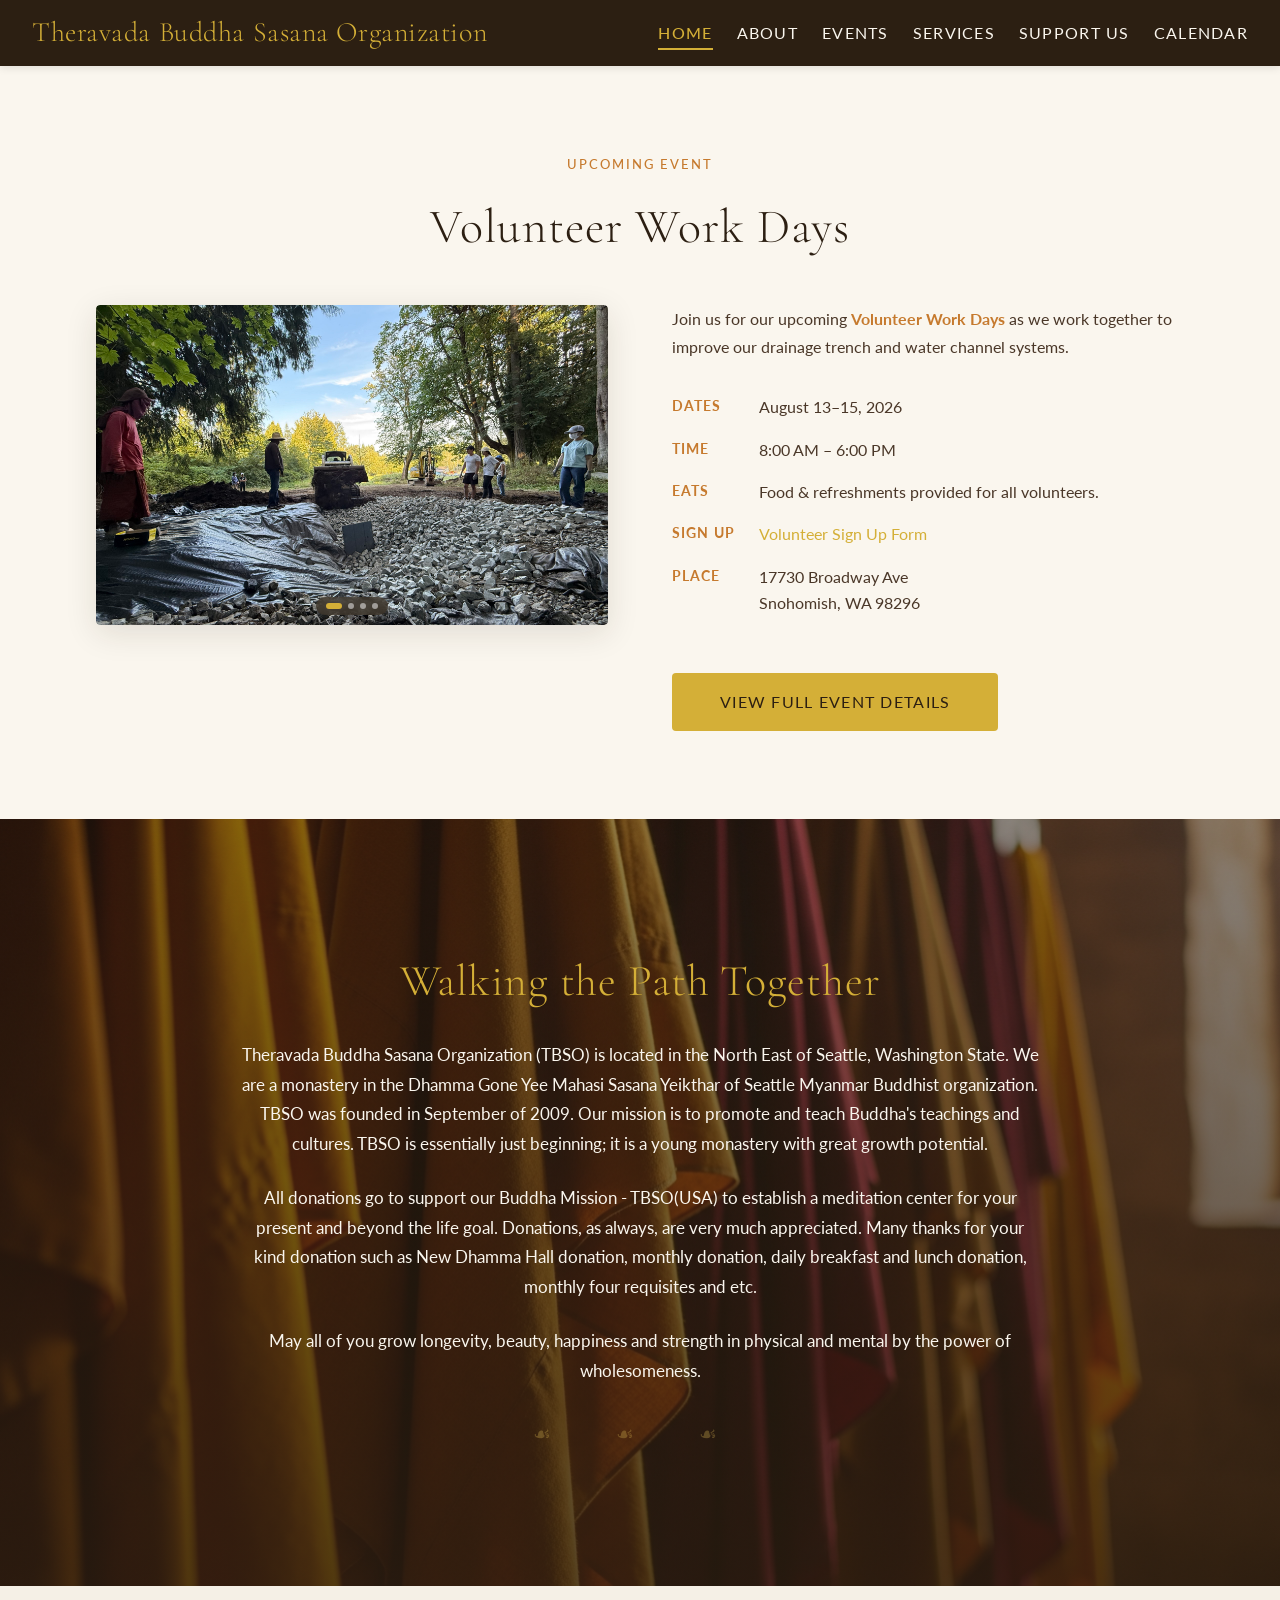
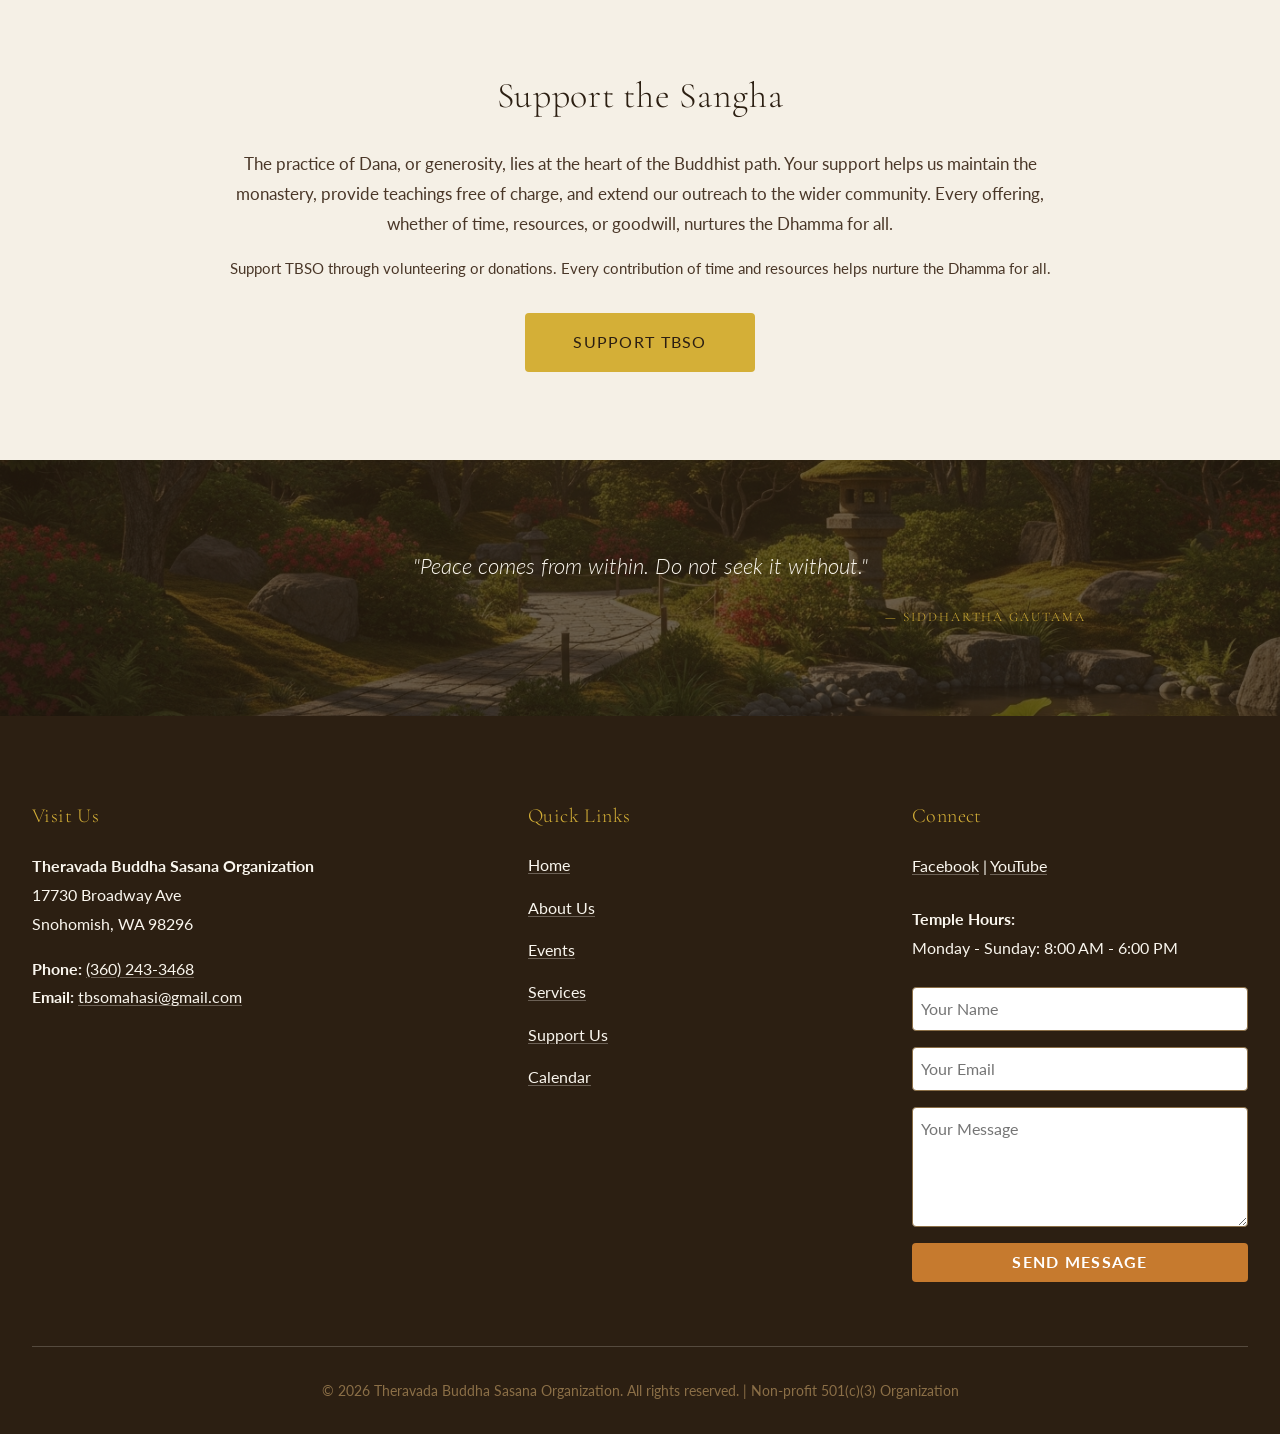
==== commit f43871f2: "Add volunteer sign up link and remove TEL from home page" ====
--- a/index.html
+++ b/index.html
@@ -99,11 +99,11 @@
               <strong>EATS</strong>
               <span>Food &amp; refreshments provided for all volunteers.</span>
 
+              <strong>SIGN UP</strong>
+              <span><a href="https://forms.gle/au95JVhb69XSwsWx7" target="_blank" rel="noopener noreferrer">Volunteer Sign Up Form</a></span>
+
               <strong>PLACE</strong>
               <span>17730 Broadway Ave<br>Snohomish, WA 98296</span>
-
-              <strong>TEL</strong>
-              <span>(360) 243-3468</span>
             </div>
 
             <a href="support-us.html" class="btn" style="display: inline-block; margin-top: var(--spacing-40);">View Full Event Details</a>
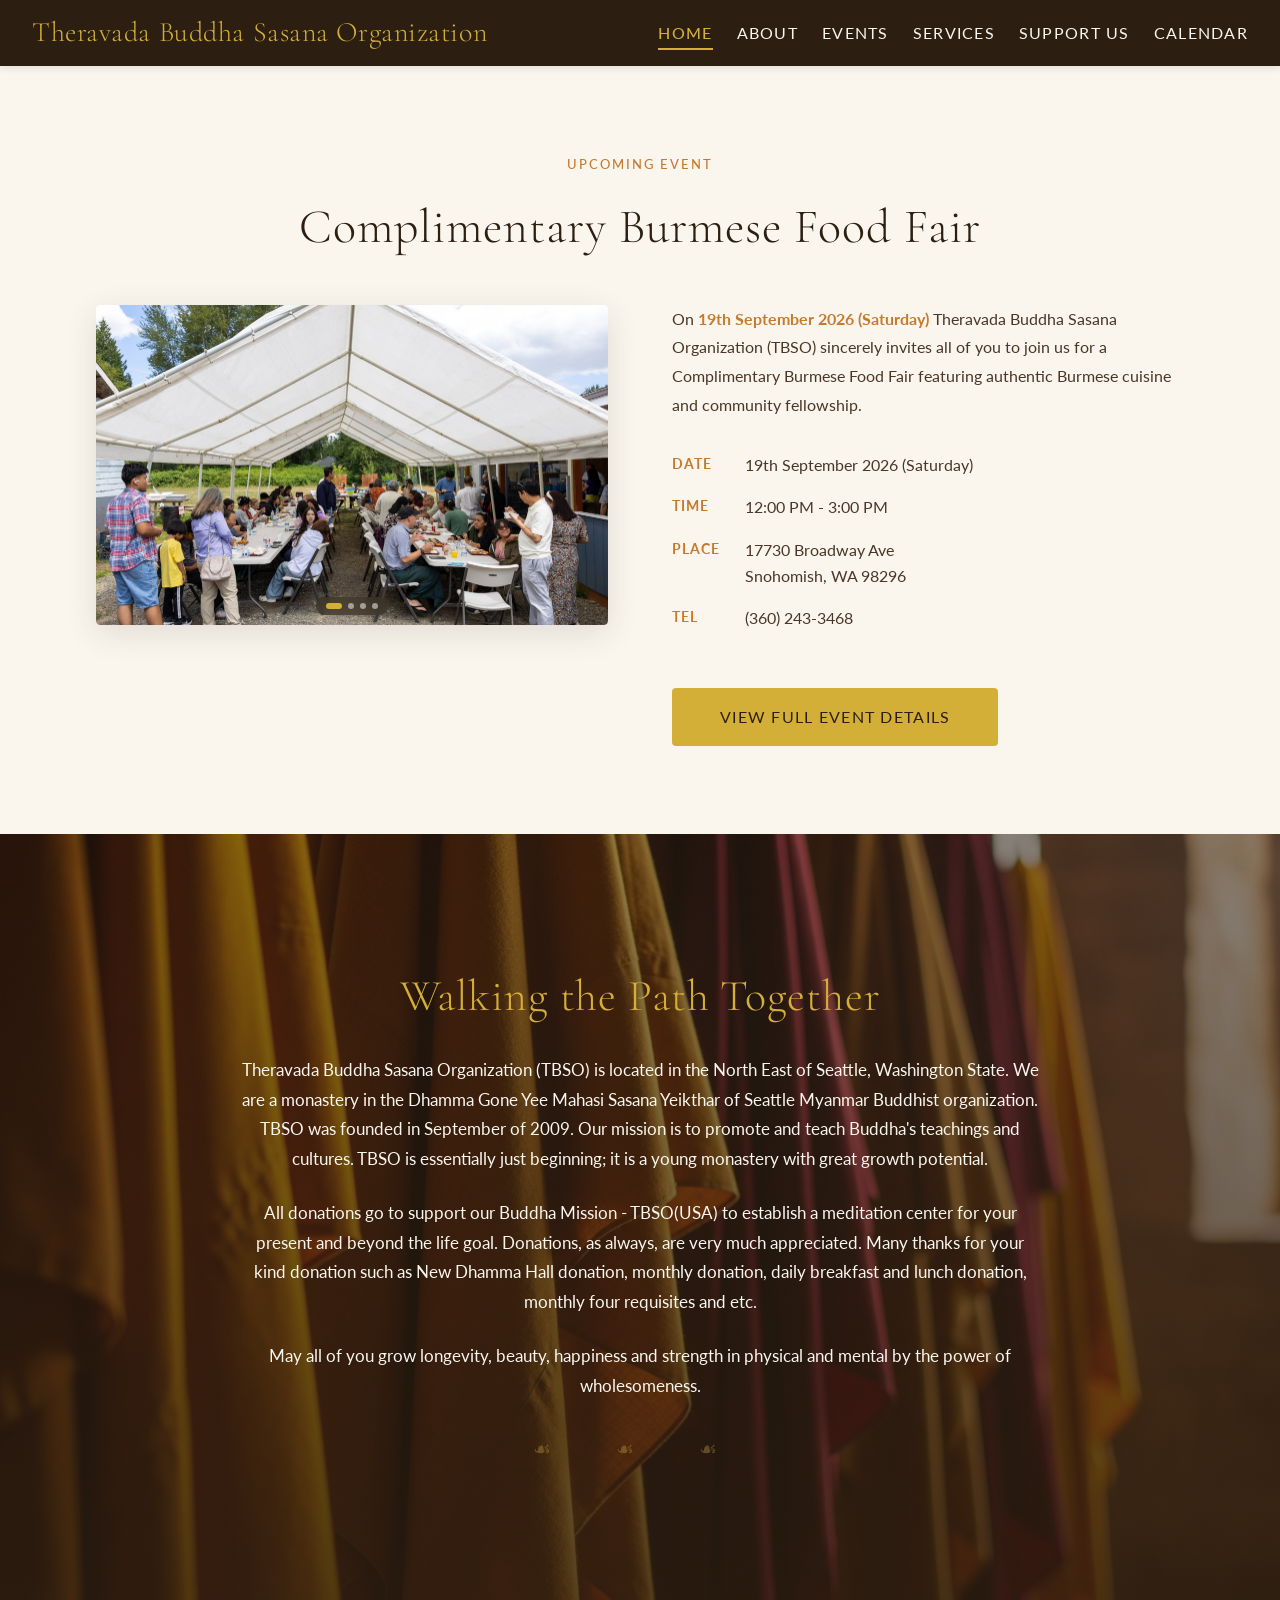
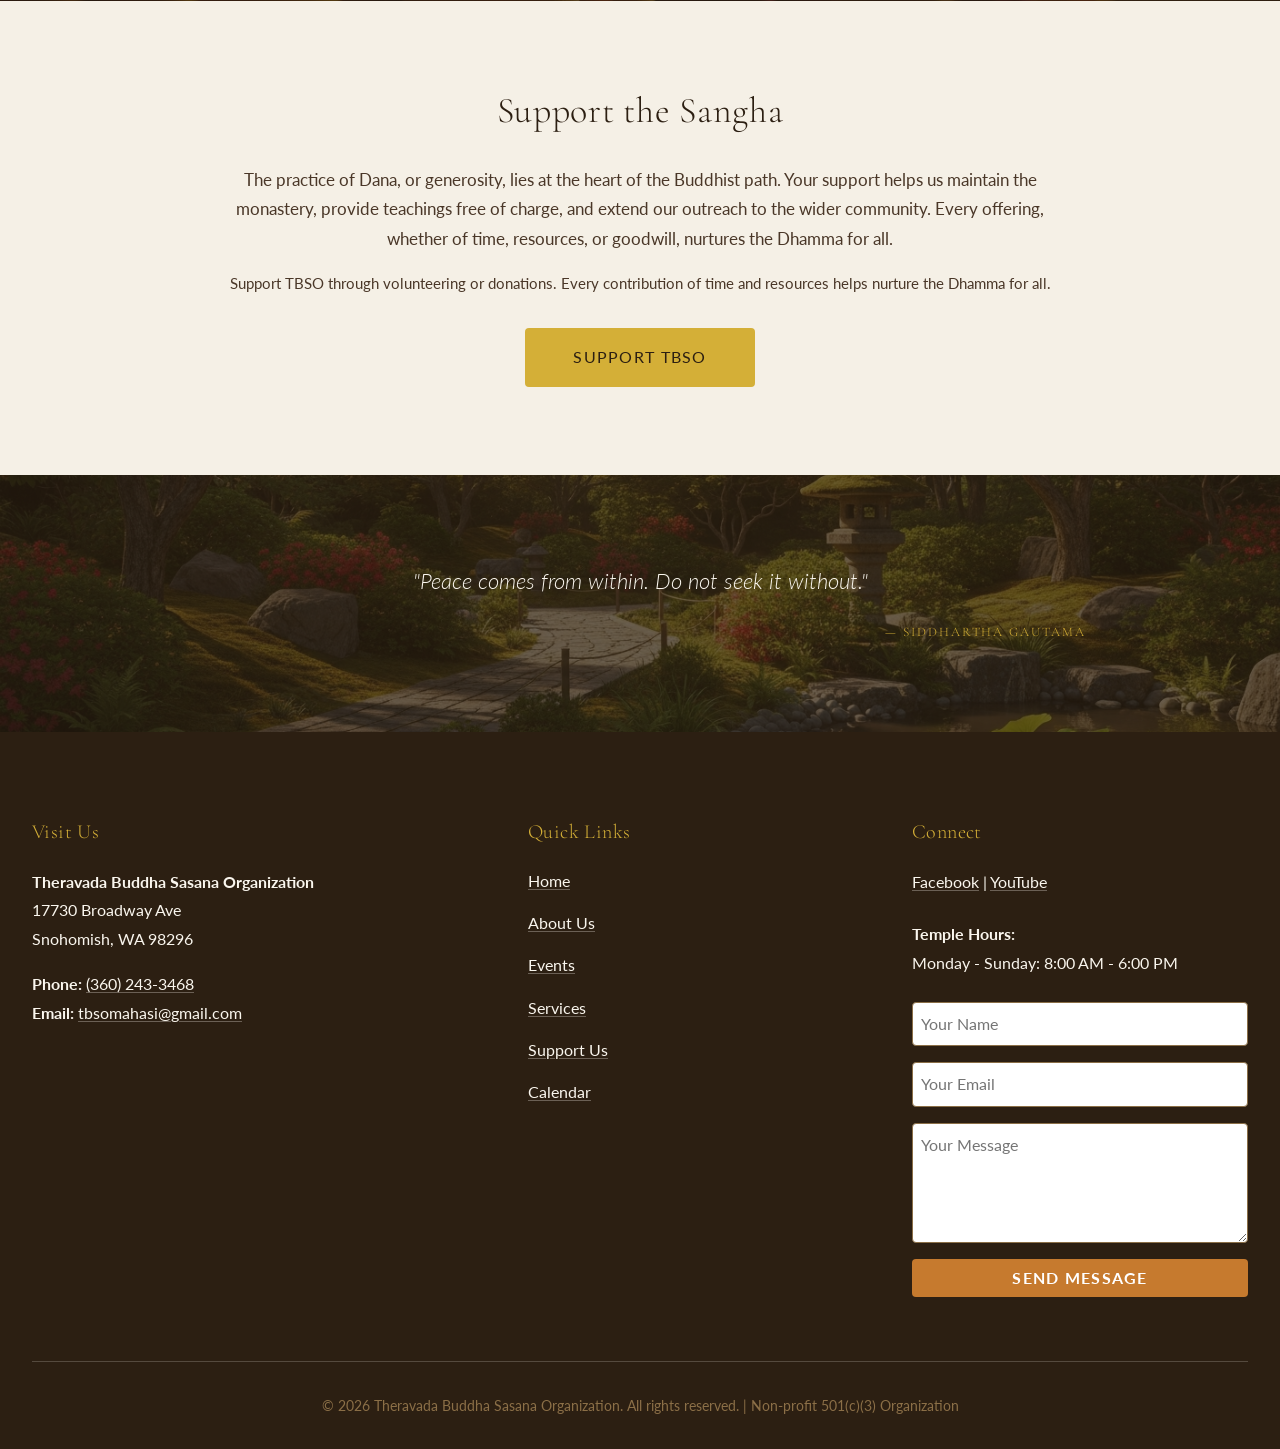
==== commit 7adf4fb4: "Move Volunteer Work Days to past events and update upcoming event to Burmese Food Fair" ====
--- a/index.html
+++ b/index.html
@@ -56,23 +56,23 @@
       <div class="container container-wide">
         <p class="text-center" style="color: var(--color-monk-robe); font-size: 0.8125rem; text-transform: uppercase; letter-spacing: 0.15em; font-weight: 500; margin-bottom: var(--spacing-30);">Upcoming Event</p>
 
-        <h2 class="text-center title-fade-in" style="font-size: clamp(2rem, 4vw, 3rem); font-weight: var(--font-weight-light); letter-spacing: var(--letter-spacing-tight); color: var(--color-earth-brown); margin-bottom: var(--spacing-50);">Volunteer Work Days</h2>
+        <h2 class="text-center title-fade-in" style="font-size: clamp(2rem, 4vw, 3rem); font-weight: var(--font-weight-light); letter-spacing: var(--letter-spacing-tight); color: var(--color-earth-brown); margin-bottom: var(--spacing-50);">Complimentary Burmese Food Fair</h2>
 
         <div class="featured-event-grid">
           <div>
             <div class="carousel" id="eventCarousel">
               <div class="carousel-track">
                 <div class="carousel-slide">
-                  <img src="assets/images/volunteer_1.jpg" alt="Volunteer Work Days - photo 1">
-                </div>
-                <div class="carousel-slide">
-                  <img src="assets/images/volunteer_2.jpeg" alt="Volunteer Work Days - photo 2">
-                </div>
-                <div class="carousel-slide">
-                  <img src="assets/images/volunteer_3.jpeg" alt="Volunteer Work Days - photo 3">
-                </div>
-                <div class="carousel-slide">
-                  <img src="assets/images/volunteer_4.jpeg" alt="Volunteer Work Days - photo 4">
+                  <img src="assets/images/waso2025_4.jpg" alt="TBSO community event - photo 1">
+                </div>
+                <div class="carousel-slide">
+                  <img src="assets/images/thingyan2025_2.jpg" alt="TBSO community event - photo 2">
+                </div>
+                <div class="carousel-slide">
+                  <img src="assets/images/thingyan2025_3.jpg" alt="TBSO community event - photo 3">
+                </div>
+                <div class="carousel-slide">
+                  <img src="assets/images/thingyan2025_4.jpg" alt="TBSO community event - photo 4">
                 </div>
               </div>
               <div class="carousel-nav">
@@ -86,27 +86,24 @@
 
           <div>
             <p style="font-size: 1rem; line-height: 1.8; margin-bottom: var(--spacing-40);">
-              Join us for our upcoming <strong style="color: var(--color-monk-robe);">Volunteer Work Days</strong> as we work together to improve our drainage trench and water channel systems.
+              On <strong style="color: var(--color-monk-robe);">19th September 2026 (Saturday)</strong> Theravada Buddha Sasana Organization (TBSO) sincerely invites all of you to join us for a Complimentary Burmese Food Fair featuring authentic Burmese cuisine and community fellowship.
             </p>
 
             <div class="event-details-list">
-              <strong>DATES</strong>
-              <span>August 13–15, 2026</span>
+              <strong>DATE</strong>
+              <span>19th September 2026 (Saturday)</span>
 
               <strong>TIME</strong>
-              <span>8:00 AM – 6:00 PM</span>
-
-              <strong>EATS</strong>
-              <span>Food &amp; refreshments provided for all volunteers.</span>
-
-              <strong>SIGN UP</strong>
-              <span><a href="https://forms.gle/au95JVhb69XSwsWx7" target="_blank" rel="noopener noreferrer">Volunteer Sign Up Form</a></span>
+              <span>12:00 PM - 3:00 PM</span>
 
               <strong>PLACE</strong>
               <span>17730 Broadway Ave<br>Snohomish, WA 98296</span>
+
+              <strong>TEL</strong>
+              <span>(360) 243-3468</span>
             </div>
 
-            <a href="support-us.html" class="btn" style="display: inline-block; margin-top: var(--spacing-40);">View Full Event Details</a>
+            <a href="events.html" class="btn" style="display: inline-block; margin-top: var(--spacing-40);">View Full Event Details</a>
           </div>
         </div>
       </div>
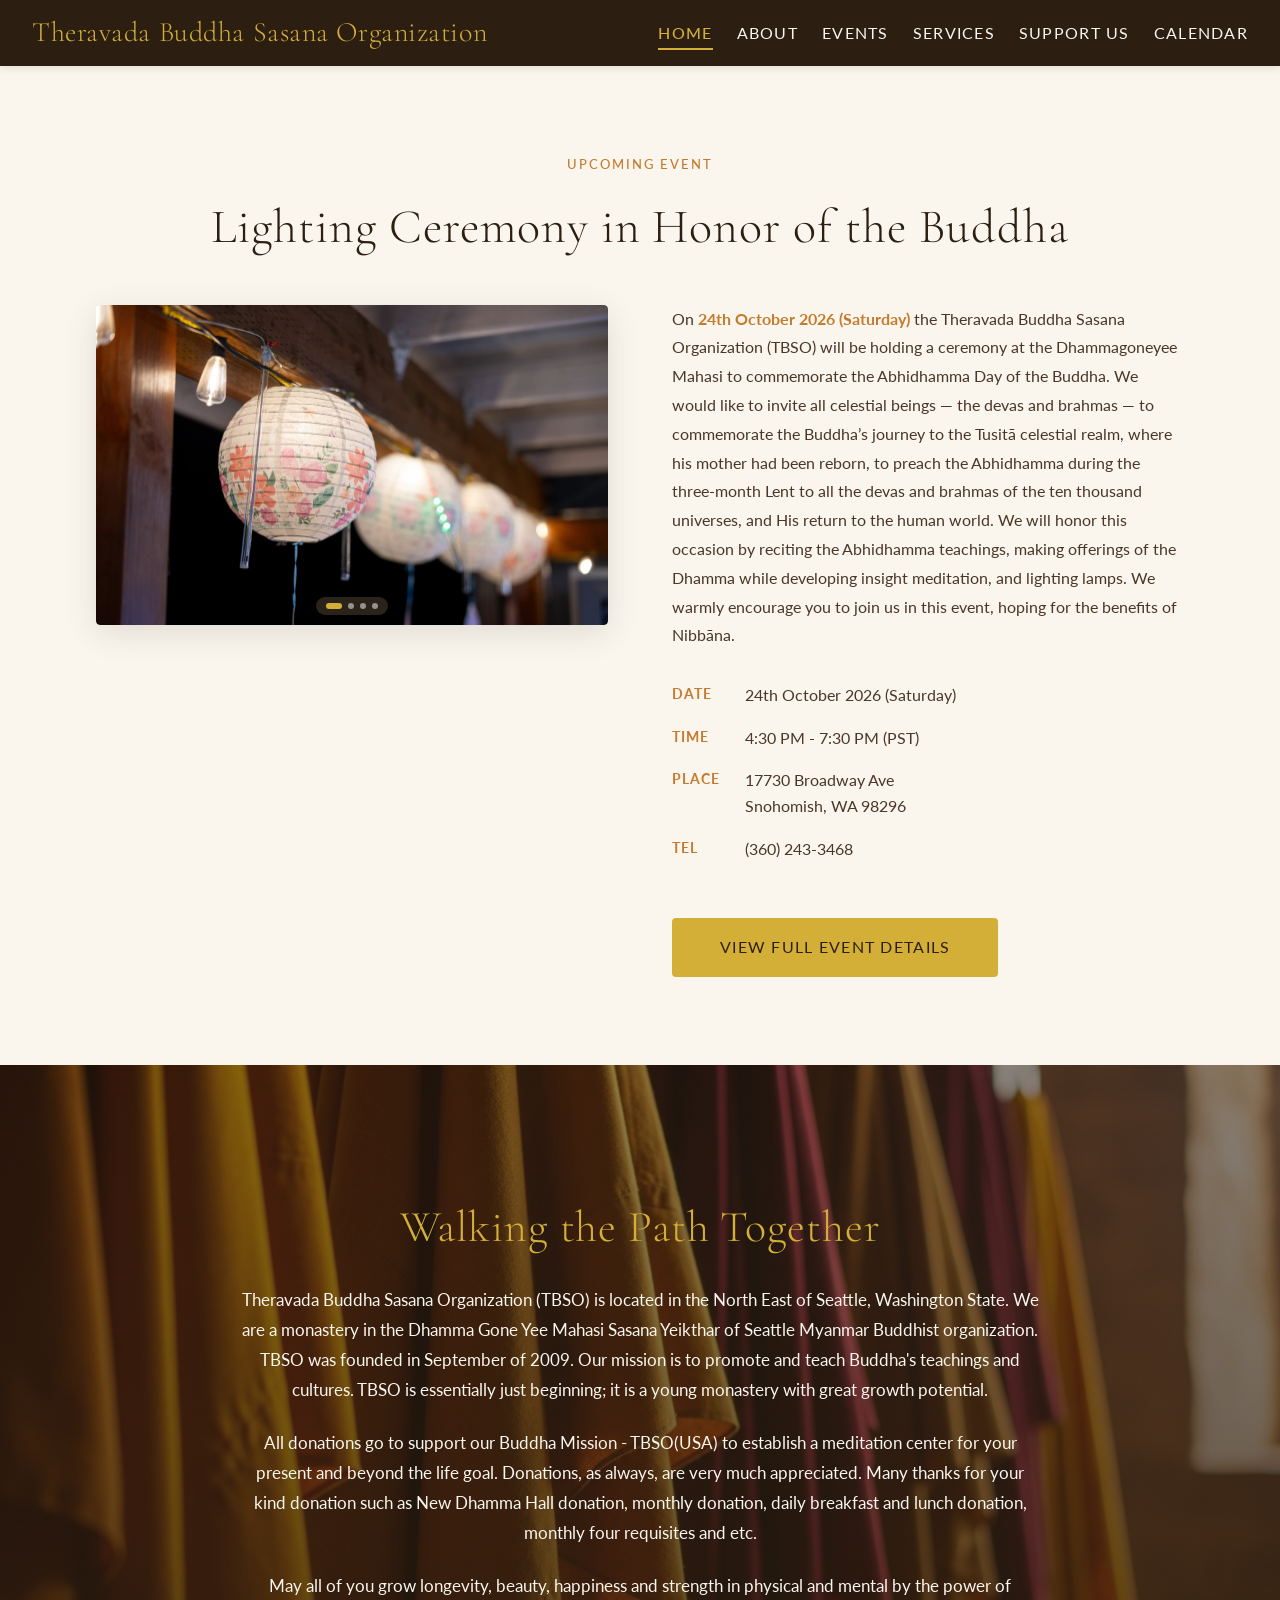
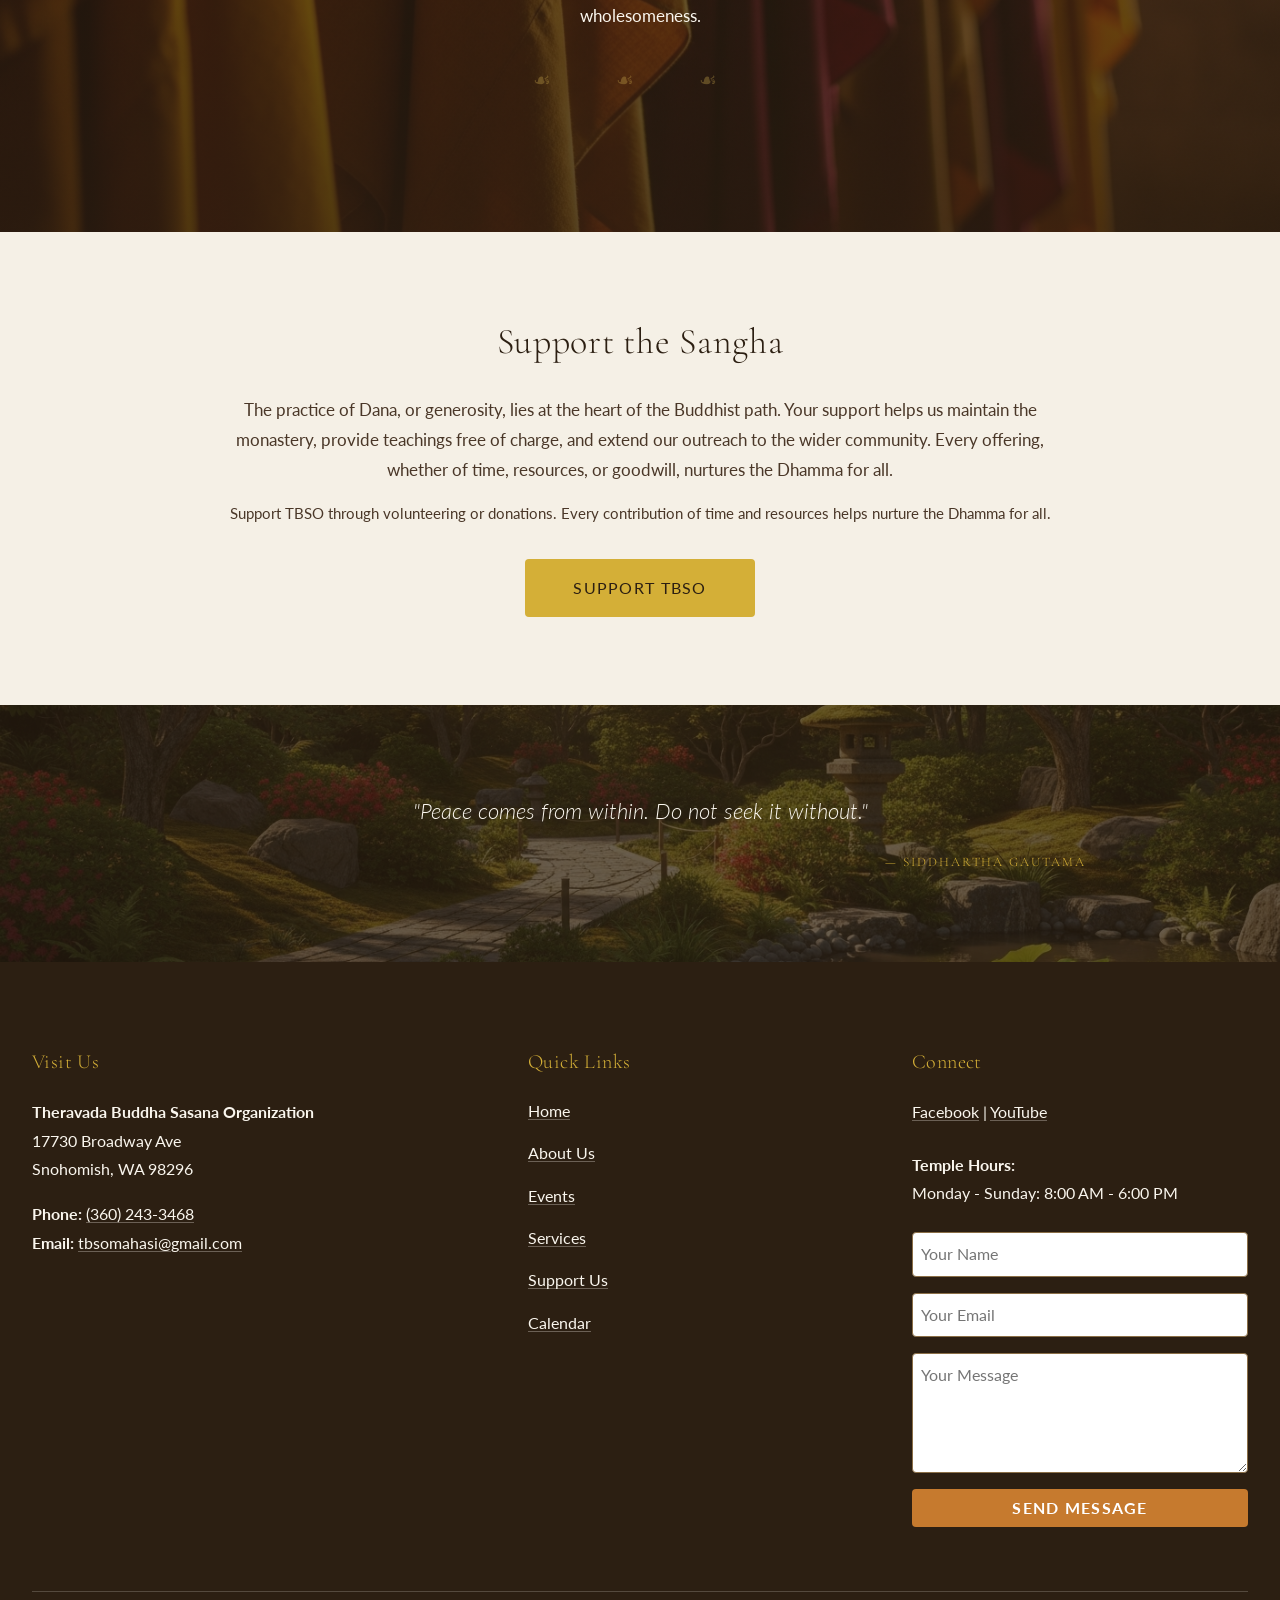
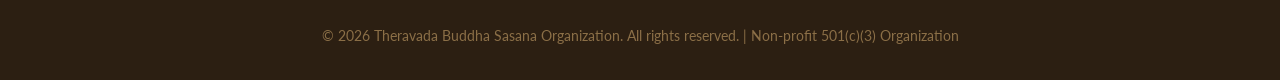
==== commit 486cda80: "Add Lighting Ceremony as upcoming event and move Sep Food Fair to past events" ====
--- a/index.html
+++ b/index.html
@@ -56,23 +56,23 @@
       <div class="container container-wide">
         <p class="text-center" style="color: var(--color-monk-robe); font-size: 0.8125rem; text-transform: uppercase; letter-spacing: 0.15em; font-weight: 500; margin-bottom: var(--spacing-30);">Upcoming Event</p>
 
-        <h2 class="text-center title-fade-in" style="font-size: clamp(2rem, 4vw, 3rem); font-weight: var(--font-weight-light); letter-spacing: var(--letter-spacing-tight); color: var(--color-earth-brown); margin-bottom: var(--spacing-50);">Complimentary Burmese Food Fair</h2>
+        <h2 class="text-center title-fade-in" style="font-size: clamp(2rem, 4vw, 3rem); font-weight: var(--font-weight-light); letter-spacing: var(--letter-spacing-tight); color: var(--color-earth-brown); margin-bottom: var(--spacing-50);">Lighting Ceremony in Honor of the Buddha</h2>
 
         <div class="featured-event-grid">
           <div>
             <div class="carousel" id="eventCarousel">
               <div class="carousel-track">
                 <div class="carousel-slide">
-                  <img src="assets/images/waso2025_4.jpg" alt="TBSO community event - photo 1">
-                </div>
-                <div class="carousel-slide">
-                  <img src="assets/images/thingyan2025_2.jpg" alt="TBSO community event - photo 2">
-                </div>
-                <div class="carousel-slide">
-                  <img src="assets/images/thingyan2025_3.jpg" alt="TBSO community event - photo 3">
-                </div>
-                <div class="carousel-slide">
-                  <img src="assets/images/thingyan2025_4.jpg" alt="TBSO community event - photo 4">
+                  <img src="assets/images/light2025_1.jpg" alt="TBSO lighting ceremony - photo 1">
+                </div>
+                <div class="carousel-slide">
+                  <img src="assets/images/light2025_2.jpg" alt="TBSO lighting ceremony - photo 2">
+                </div>
+                <div class="carousel-slide">
+                  <img src="assets/images/light2025_3.jpg" alt="TBSO lighting ceremony - photo 3">
+                </div>
+                <div class="carousel-slide">
+                  <img src="assets/images/light2025_4.jpg" alt="TBSO lighting ceremony - photo 4">
                 </div>
               </div>
               <div class="carousel-nav">
@@ -86,15 +86,15 @@
 
           <div>
             <p style="font-size: 1rem; line-height: 1.8; margin-bottom: var(--spacing-40);">
-              On <strong style="color: var(--color-monk-robe);">19th September 2026 (Saturday)</strong> Theravada Buddha Sasana Organization (TBSO) sincerely invites all of you to join us for a Complimentary Burmese Food Fair featuring authentic Burmese cuisine and community fellowship.
+              On <strong style="color: var(--color-monk-robe);">24th October 2026 (Saturday)</strong> the Theravada Buddha Sasana Organization (TBSO) will be holding a ceremony at the Dhammagoneyee Mahasi to commemorate the Abhidhamma Day of the Buddha. We would like to invite all celestial beings &mdash; the devas and brahmas &mdash; to commemorate the Buddha&rsquo;s journey to the Tusit&#257; celestial realm, where his mother had been reborn, to preach the Abhidhamma during the three-month Lent to all the devas and brahmas of the ten thousand universes, and His return to the human world. We will honor this occasion by reciting the Abhidhamma teachings, making offerings of the Dhamma while developing insight meditation, and lighting lamps. We warmly encourage you to join us in this event, hoping for the benefits of Nibb&#257;na.
             </p>
 
             <div class="event-details-list">
               <strong>DATE</strong>
-              <span>19th September 2026 (Saturday)</span>
+              <span>24th October 2026 (Saturday)</span>
 
               <strong>TIME</strong>
-              <span>12:00 PM - 3:00 PM</span>
+              <span>4:30 PM - 7:30 PM (PST)</span>
 
               <strong>PLACE</strong>
               <span>17730 Broadway Ave<br>Snohomish, WA 98296</span>
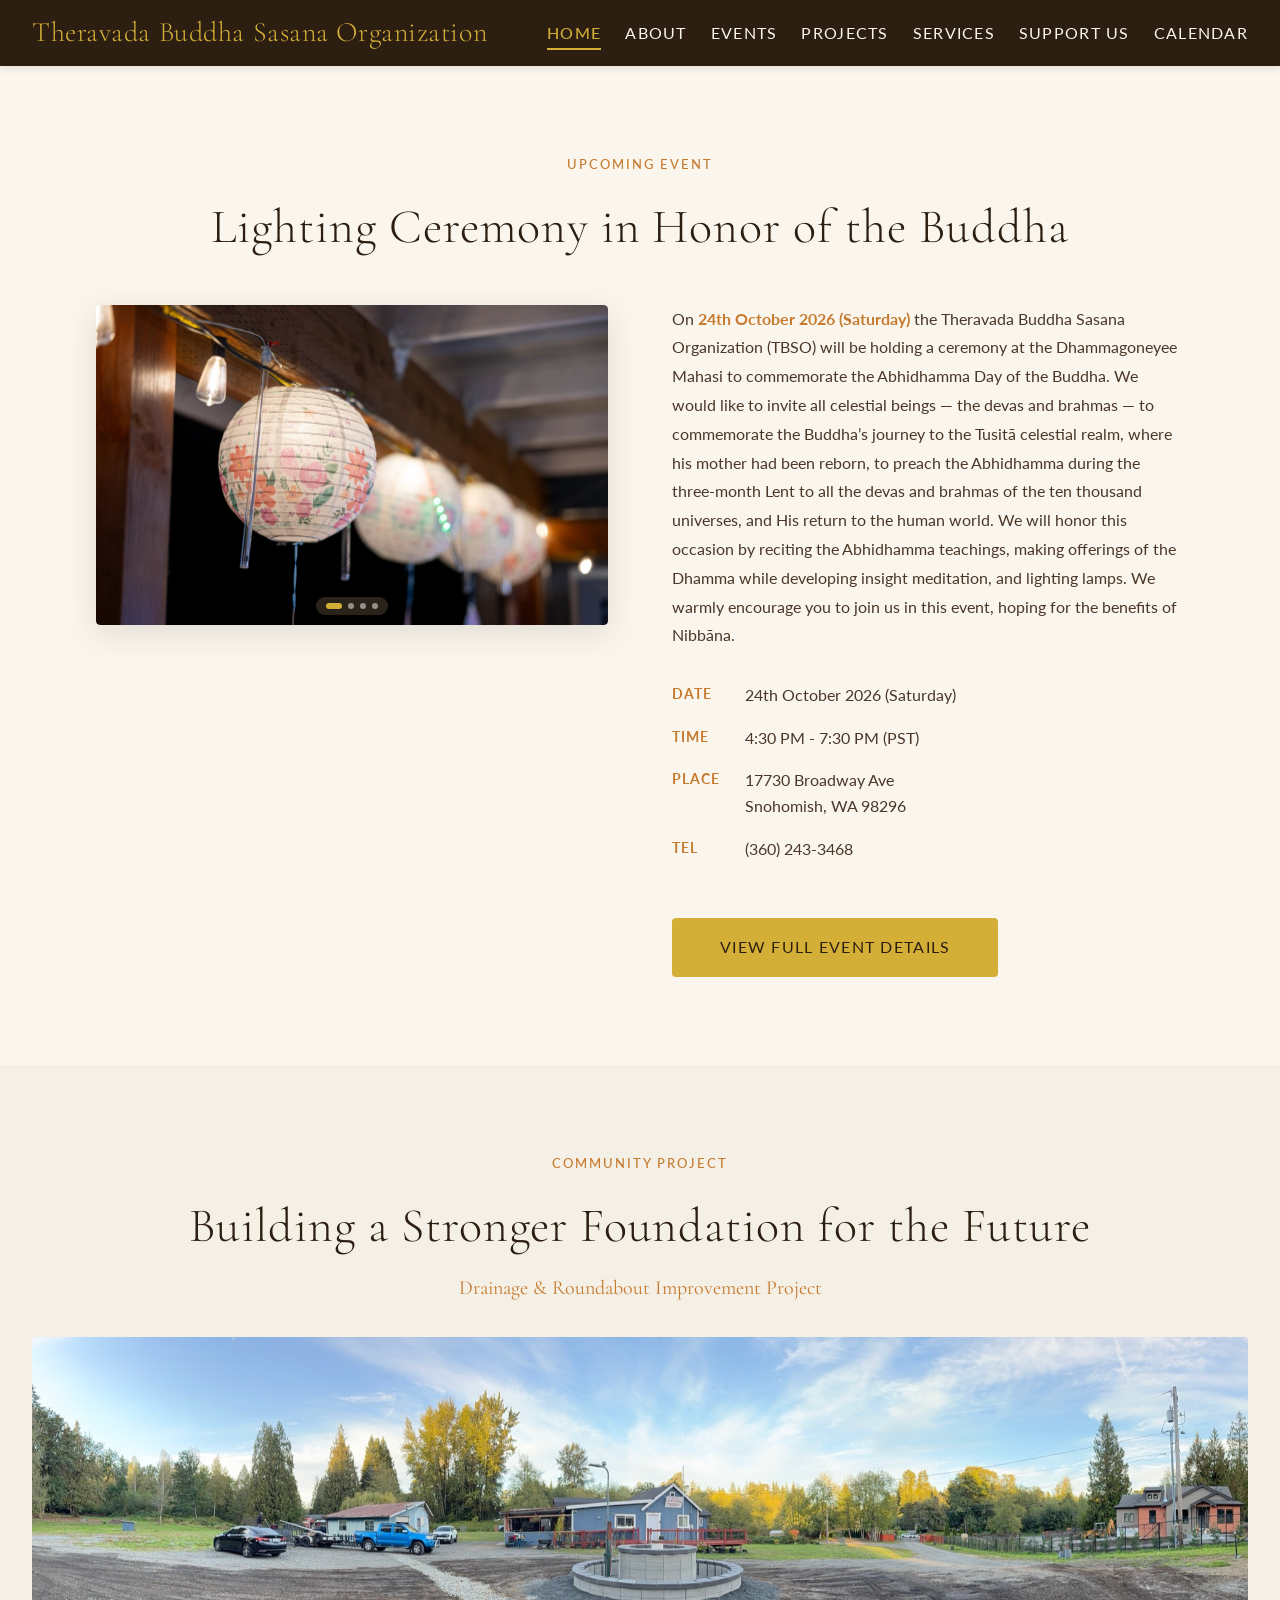
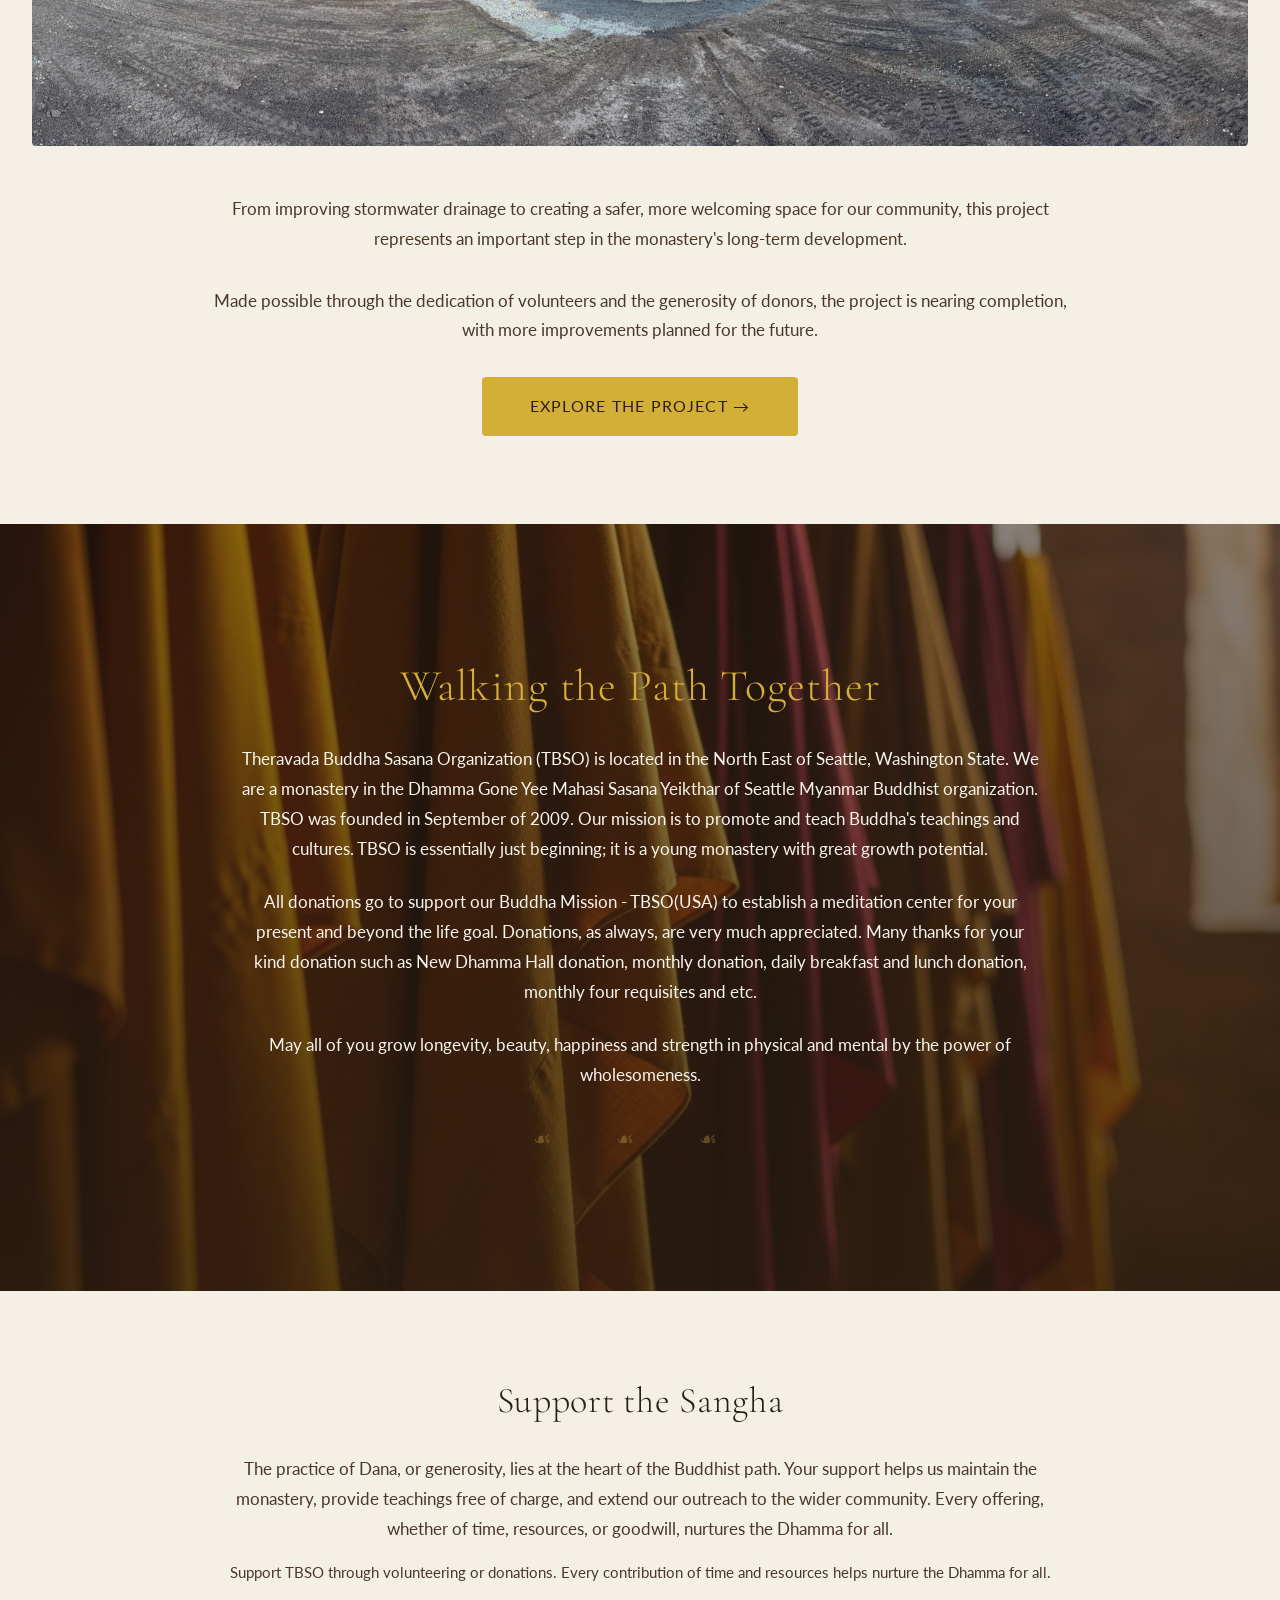
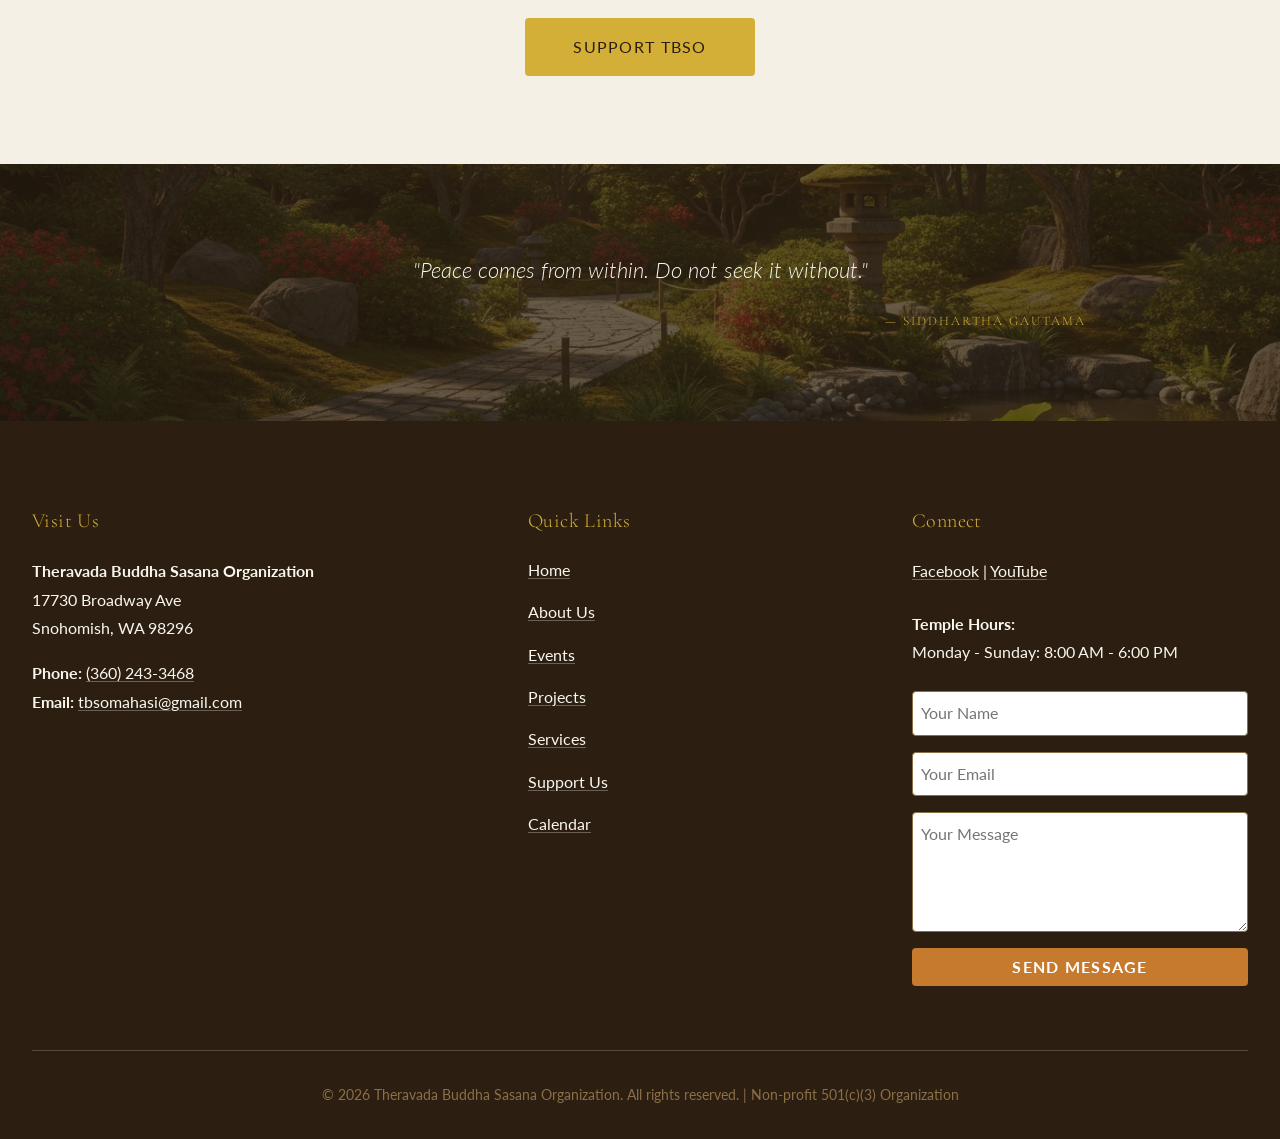
==== commit 012d7ad8: "Add Projects page with Drainage & Roundabout Improvement Project Add Projects tab after Events in he" ====
--- a/index.html
+++ b/index.html
@@ -39,6 +39,7 @@
           <li><a href="index.html" aria-current="page">Home</a></li>
           <li><a href="about.html">About</a></li>
           <li><a href="events.html">Events</a></li>
+          <li><a href="projects.html">Projects</a></li>
           <li><a href="services.html">Services</a></li>
           <li><a href="support-us.html">Support Us</a></li>
 
@@ -109,6 +110,27 @@
       </div>
     </section>
 
+    <!-- Featured Project Section -->
+    <section class="section-ivory">
+      <div class="container container-wide text-center">
+        <p class="project-eyebrow">Community Project</p>
+        <h2 class="project-title title-fade-in" style="font-size: clamp(2rem, 4vw, 3rem); font-weight: var(--font-weight-light); letter-spacing: var(--letter-spacing-tight); color: var(--color-earth-brown); margin-bottom: var(--spacing-20);">Building a Stronger Foundation for the Future</h2>
+        <p style="font-family: var(--font-heading); font-size: var(--font-size-large); color: var(--color-monk-robe); margin-bottom: var(--spacing-40);">Drainage &amp; Roundabout Improvement Project</p>
+      </div>
+      <div class="project-pano" style="margin-bottom: var(--spacing-50);">
+        <img src="assets/images/projects/drinage-roundabout/cover-pano.jpg" alt="Panoramic view of the monastery grounds with the new roundabout" loading="lazy">
+      </div>
+      <div class="container text-center">
+        <p class="project-text">
+          From improving stormwater drainage to creating a safer, more welcoming space for our community, this project represents an important step in the monastery's long-term development.
+        </p>
+        <p class="project-text">
+          Made possible through the dedication of volunteers and the generosity of donors, the project is nearing completion, with more improvements planned for the future.
+        </p>
+        <a href="projects.html" class="btn">Explore the Project &rarr;</a>
+      </div>
+    </section>
+
     <!-- Introduction Section -->
     <section class="hero" style="background-image: url('assets/images/hero-monk-robes.png'); min-height: 70vh;">
       <div class="hero-content tbso-fade-up">
@@ -184,6 +206,7 @@
           <li><a href="index.html">Home</a></li>
           <li><a href="about.html">About Us</a></li>
           <li><a href="events.html">Events</a></li>
+          <li><a href="projects.html">Projects</a></li>
           <li><a href="services.html">Services</a></li>
           <li><a href="support-us.html">Support Us</a></li>
 
--- a/css/components.css
+++ b/css/components.css
@@ -773,3 +773,126 @@
     height: 40px;
   }
 }
+
+/* ========== Projects ========== */
+
+.project-eyebrow {
+  color: var(--color-monk-robe);
+  font-size: 0.8125rem;
+  text-transform: uppercase;
+  letter-spacing: 0.15em;
+  font-weight: var(--font-weight-medium);
+  margin-bottom: var(--spacing-30);
+}
+
+.project-title {
+  font-size: clamp(2rem, 4vw, 3rem);
+  font-weight: var(--font-weight-light);
+  letter-spacing: var(--letter-spacing-tight);
+  color: var(--color-earth-brown);
+  margin-bottom: 0;
+}
+
+@media (min-width: 900px) {
+  .project-title {
+    white-space: nowrap;
+  }
+}
+
+.project-pano {
+  width: 100%;
+  overflow: hidden;
+}
+
+.project-pano img {
+  display: block;
+  width: 100%;
+  height: clamp(220px, 32vw, 520px);
+  object-fit: cover;
+}
+
+.project-text {
+  font-size: 1.0625rem;
+  line-height: 1.75;
+  max-width: 860px;
+  margin: 0 auto var(--spacing-40);
+}
+
+.project-subtitle {
+  font-size: var(--font-size-xl);
+  font-weight: var(--font-weight-light);
+  color: var(--color-earth-brown);
+  text-align: center;
+  margin-top: var(--spacing-60);
+  margin-bottom: var(--spacing-10);
+}
+
+.project-caption {
+  text-align: center;
+  font-style: italic;
+  color: var(--color-clay);
+  margin-bottom: var(--spacing-40);
+}
+
+.project-gallery {
+  display: grid;
+  grid-template-columns: repeat(2, 1fr);
+  gap: var(--spacing-20);
+}
+
+@media (min-width: 641px) {
+  .project-gallery {
+    grid-template-columns: repeat(3, 1fr);
+  }
+
+  .project-gallery--4 {
+    grid-template-columns: repeat(4, 1fr);
+  }
+}
+
+.project-gallery img {
+  width: 100%;
+  aspect-ratio: 4 / 3;
+  object-fit: cover;
+  display: block;
+  border-radius: var(--border-radius);
+  box-shadow: var(--shadow-small);
+  cursor: pointer;
+  transition: transform 0.2s ease, box-shadow 0.2s ease;
+}
+
+.project-gallery img:hover {
+  transform: scale(1.02);
+  box-shadow: var(--shadow-medium);
+}
+
+.project-video {
+  display: block;
+  width: 100%;
+  max-width: 420px;
+  aspect-ratio: 9 / 16;
+  margin: 0 auto;
+  background: var(--color-earth-brown);
+  border-radius: var(--border-radius);
+  box-shadow: var(--shadow-large);
+}
+
+.project-group-photo {
+  max-width: 520px;
+  margin: var(--spacing-50) auto 0;
+  text-align: center;
+}
+
+.project-group-photo img {
+  width: 100%;
+  height: auto;
+  border-radius: var(--border-radius);
+  box-shadow: var(--shadow-large);
+}
+
+.project-group-photo figcaption {
+  margin-top: var(--spacing-20);
+  font-style: italic;
+  color: var(--color-clay);
+}
+
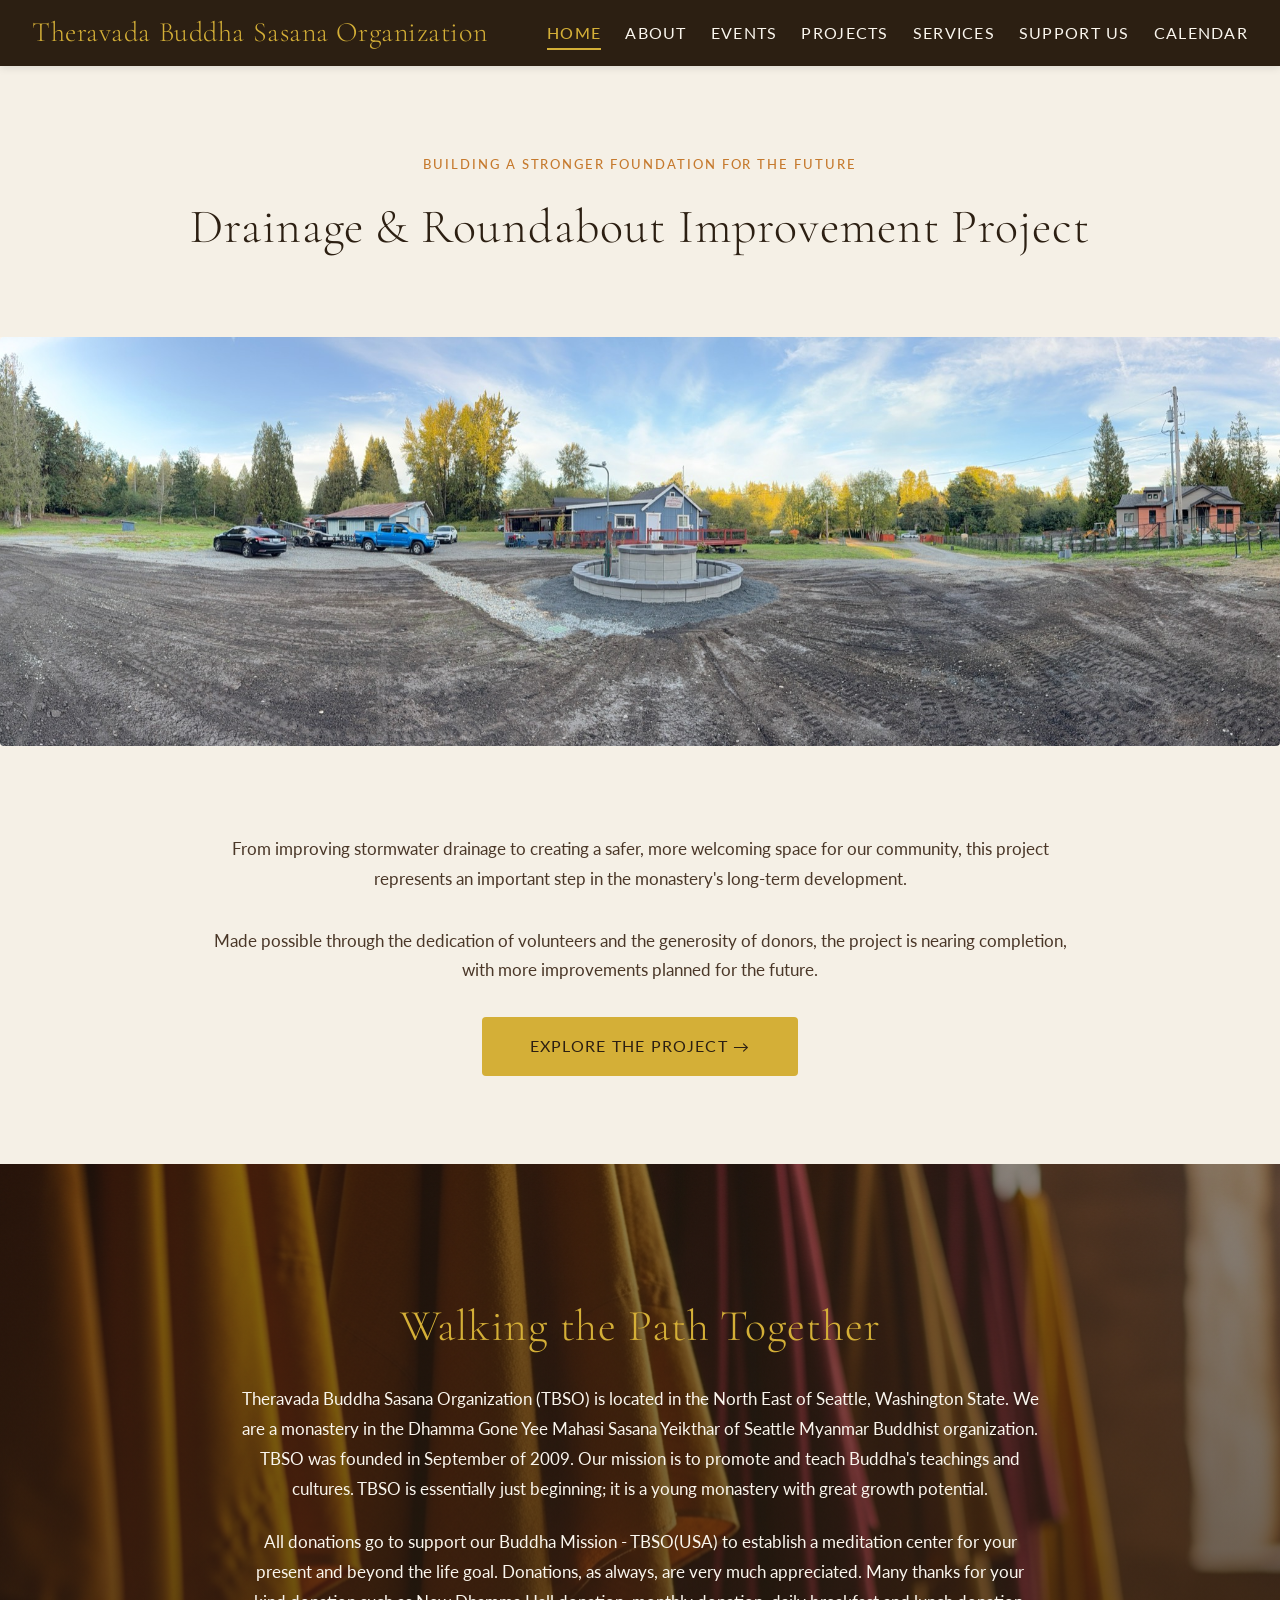
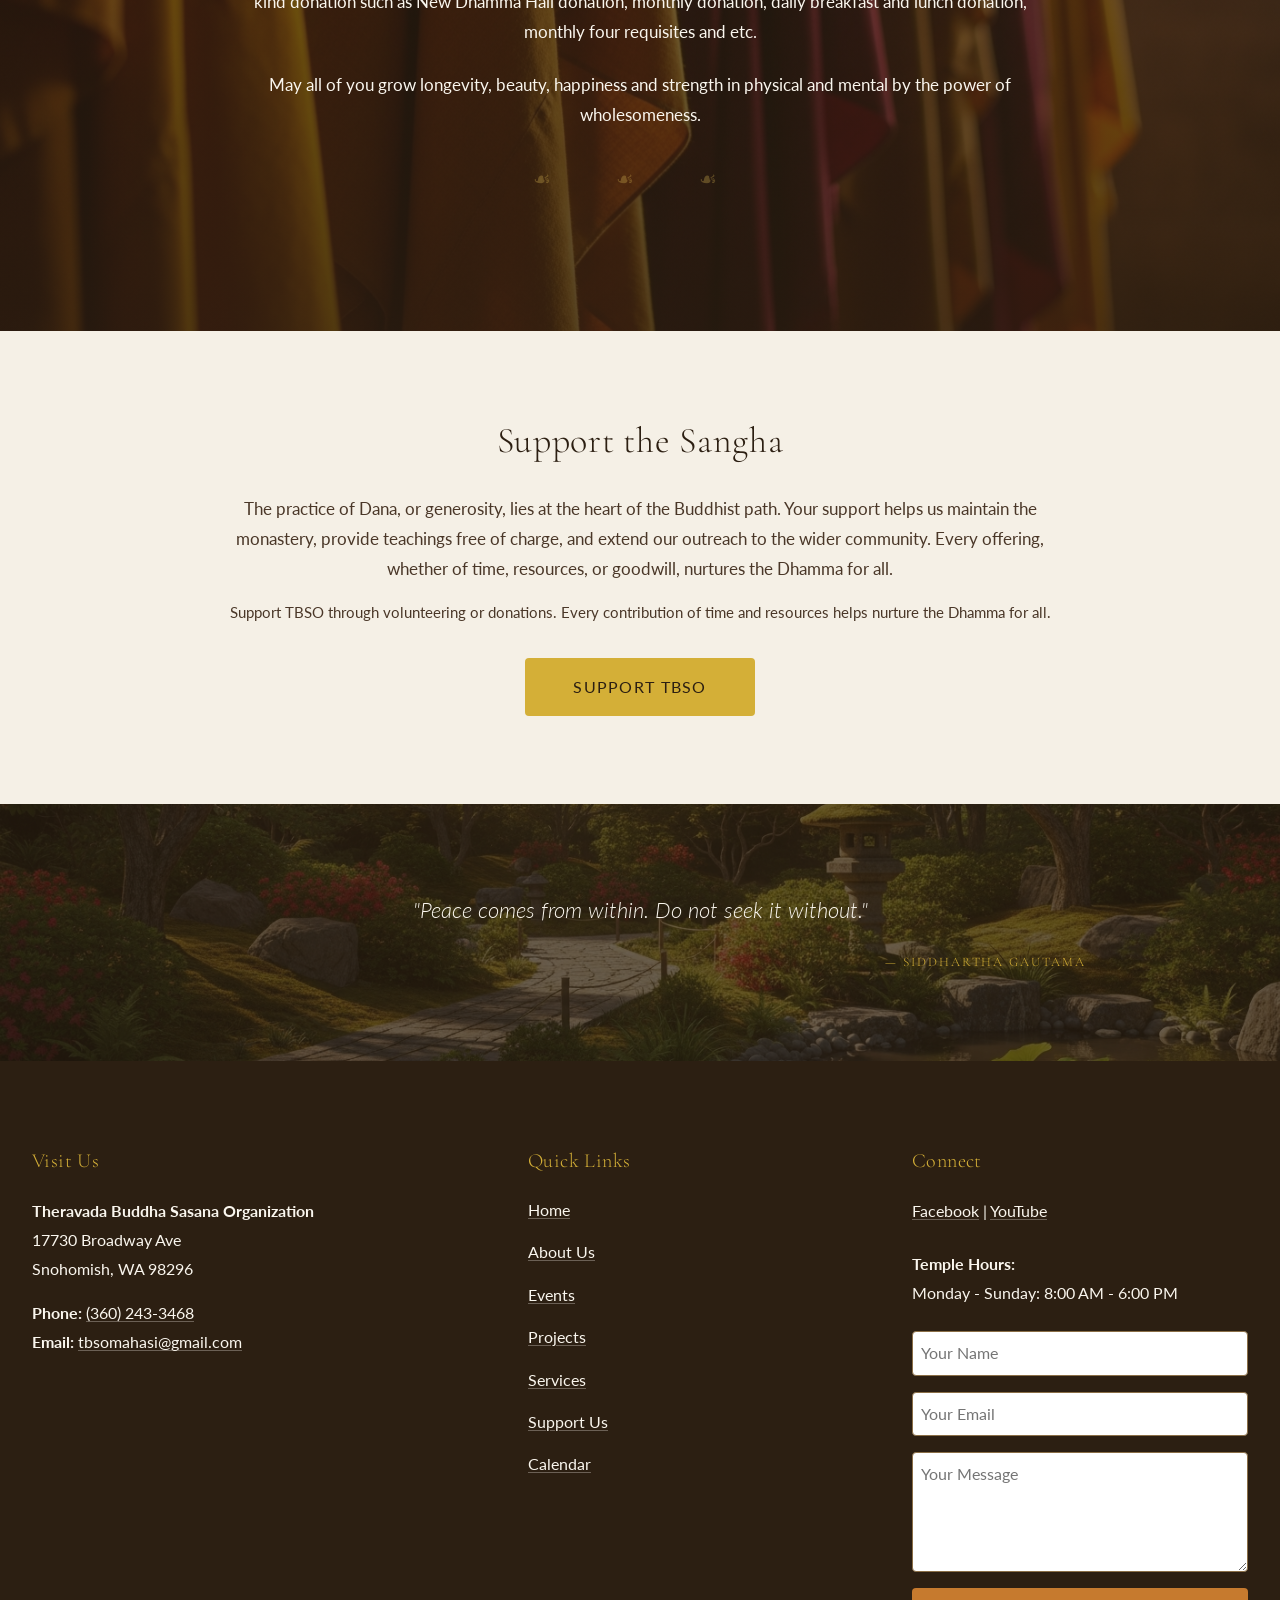
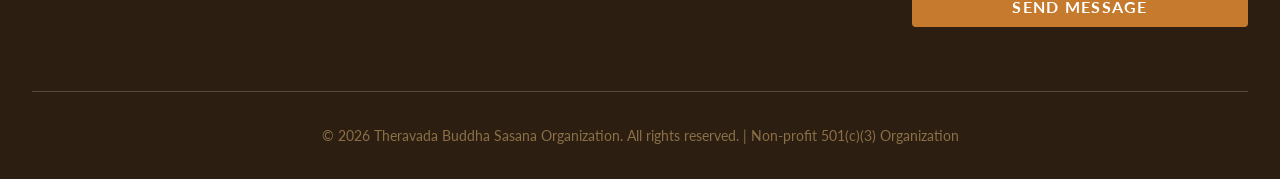
==== commit 93acb386: "Move Lighting Ceremony to past events and feature Community Project on home page Remove the upcoming" ====
--- a/index.html
+++ b/index.html
@@ -52,74 +52,20 @@
   <!-- Main Content -->
   <main id="main-content" role="main">
 
-    <!-- Upcoming Event Section -->
-    <section class="section-cream" style="padding-top: var(--spacing-70);">
-      <div class="container container-wide">
-        <p class="text-center" style="color: var(--color-monk-robe); font-size: 0.8125rem; text-transform: uppercase; letter-spacing: 0.15em; font-weight: 500; margin-bottom: var(--spacing-30);">Upcoming Event</p>
-
-        <h2 class="text-center title-fade-in" style="font-size: clamp(2rem, 4vw, 3rem); font-weight: var(--font-weight-light); letter-spacing: var(--letter-spacing-tight); color: var(--color-earth-brown); margin-bottom: var(--spacing-50);">Lighting Ceremony in Honor of the Buddha</h2>
-
-        <div class="featured-event-grid">
-          <div>
-            <div class="carousel" id="eventCarousel">
-              <div class="carousel-track">
-                <div class="carousel-slide">
-                  <img src="assets/images/light2025_1.jpg" alt="TBSO lighting ceremony - photo 1">
-                </div>
-                <div class="carousel-slide">
-                  <img src="assets/images/light2025_2.jpg" alt="TBSO lighting ceremony - photo 2">
-                </div>
-                <div class="carousel-slide">
-                  <img src="assets/images/light2025_3.jpg" alt="TBSO lighting ceremony - photo 3">
-                </div>
-                <div class="carousel-slide">
-                  <img src="assets/images/light2025_4.jpg" alt="TBSO lighting ceremony - photo 4">
-                </div>
-              </div>
-              <div class="carousel-nav">
-                <button class="carousel-dot active" aria-label="Go to slide 1"></button>
-                <button class="carousel-dot" aria-label="Go to slide 2"></button>
-                <button class="carousel-dot" aria-label="Go to slide 3"></button>
-                <button class="carousel-dot" aria-label="Go to slide 4"></button>
-              </div>
-            </div>
-          </div>
-
-          <div>
-            <p style="font-size: 1rem; line-height: 1.8; margin-bottom: var(--spacing-40);">
-              On <strong style="color: var(--color-monk-robe);">24th October 2026 (Saturday)</strong> the Theravada Buddha Sasana Organization (TBSO) will be holding a ceremony at the Dhammagoneyee Mahasi to commemorate the Abhidhamma Day of the Buddha. We would like to invite all celestial beings &mdash; the devas and brahmas &mdash; to commemorate the Buddha&rsquo;s journey to the Tusit&#257; celestial realm, where his mother had been reborn, to preach the Abhidhamma during the three-month Lent to all the devas and brahmas of the ten thousand universes, and His return to the human world. We will honor this occasion by reciting the Abhidhamma teachings, making offerings of the Dhamma while developing insight meditation, and lighting lamps. We warmly encourage you to join us in this event, hoping for the benefits of Nibb&#257;na.
-            </p>
-
-            <div class="event-details-list">
-              <strong>DATE</strong>
-              <span>24th October 2026 (Saturday)</span>
-
-              <strong>TIME</strong>
-              <span>4:30 PM - 7:30 PM (PST)</span>
-
-              <strong>PLACE</strong>
-              <span>17730 Broadway Ave<br>Snohomish, WA 98296</span>
-
-              <strong>TEL</strong>
-              <span>(360) 243-3468</span>
-            </div>
-
-            <a href="events.html" class="btn" style="display: inline-block; margin-top: var(--spacing-40);">View Full Event Details</a>
-          </div>
-        </div>
-      </div>
-    </section>
-
     <!-- Featured Project Section -->
+    <section class="section-ivory" style="padding-bottom: var(--spacing-50);">
+      <div class="container container-wide text-center">
+        <p class="project-eyebrow">Building a Stronger Foundation for the Future</p>
+        <h2 class="project-title title-fade-in" style="font-size: clamp(2rem, 4vw, 3rem); font-weight: var(--font-weight-light); letter-spacing: var(--letter-spacing-tight); color: var(--color-earth-brown); margin-bottom: var(--spacing-40);">Drainage &amp; Roundabout Improvement Project</h2>
+      </div>
+    </section>
+
+    <!-- Featured Project Panorama -->
+    <div class="project-pano">
+      <img src="assets/images/projects/drinage-roundabout/cover-pano.jpg" alt="Panoramic view of the monastery grounds with the new roundabout" loading="lazy">
+    </div>
+
     <section class="section-ivory">
-      <div class="container container-wide text-center">
-        <p class="project-eyebrow">Community Project</p>
-        <h2 class="project-title title-fade-in" style="font-size: clamp(2rem, 4vw, 3rem); font-weight: var(--font-weight-light); letter-spacing: var(--letter-spacing-tight); color: var(--color-earth-brown); margin-bottom: var(--spacing-20);">Building a Stronger Foundation for the Future</h2>
-        <p style="font-family: var(--font-heading); font-size: var(--font-size-large); color: var(--color-monk-robe); margin-bottom: var(--spacing-40);">Drainage &amp; Roundabout Improvement Project</p>
-      </div>
-      <div class="project-pano" style="margin-bottom: var(--spacing-50);">
-        <img src="assets/images/projects/drinage-roundabout/cover-pano.jpg" alt="Panoramic view of the monastery grounds with the new roundabout" loading="lazy">
-      </div>
       <div class="container text-center">
         <p class="project-text">
           From improving stormwater drainage to creating a safer, more welcoming space for our community, this project represents an important step in the monastery's long-term development.
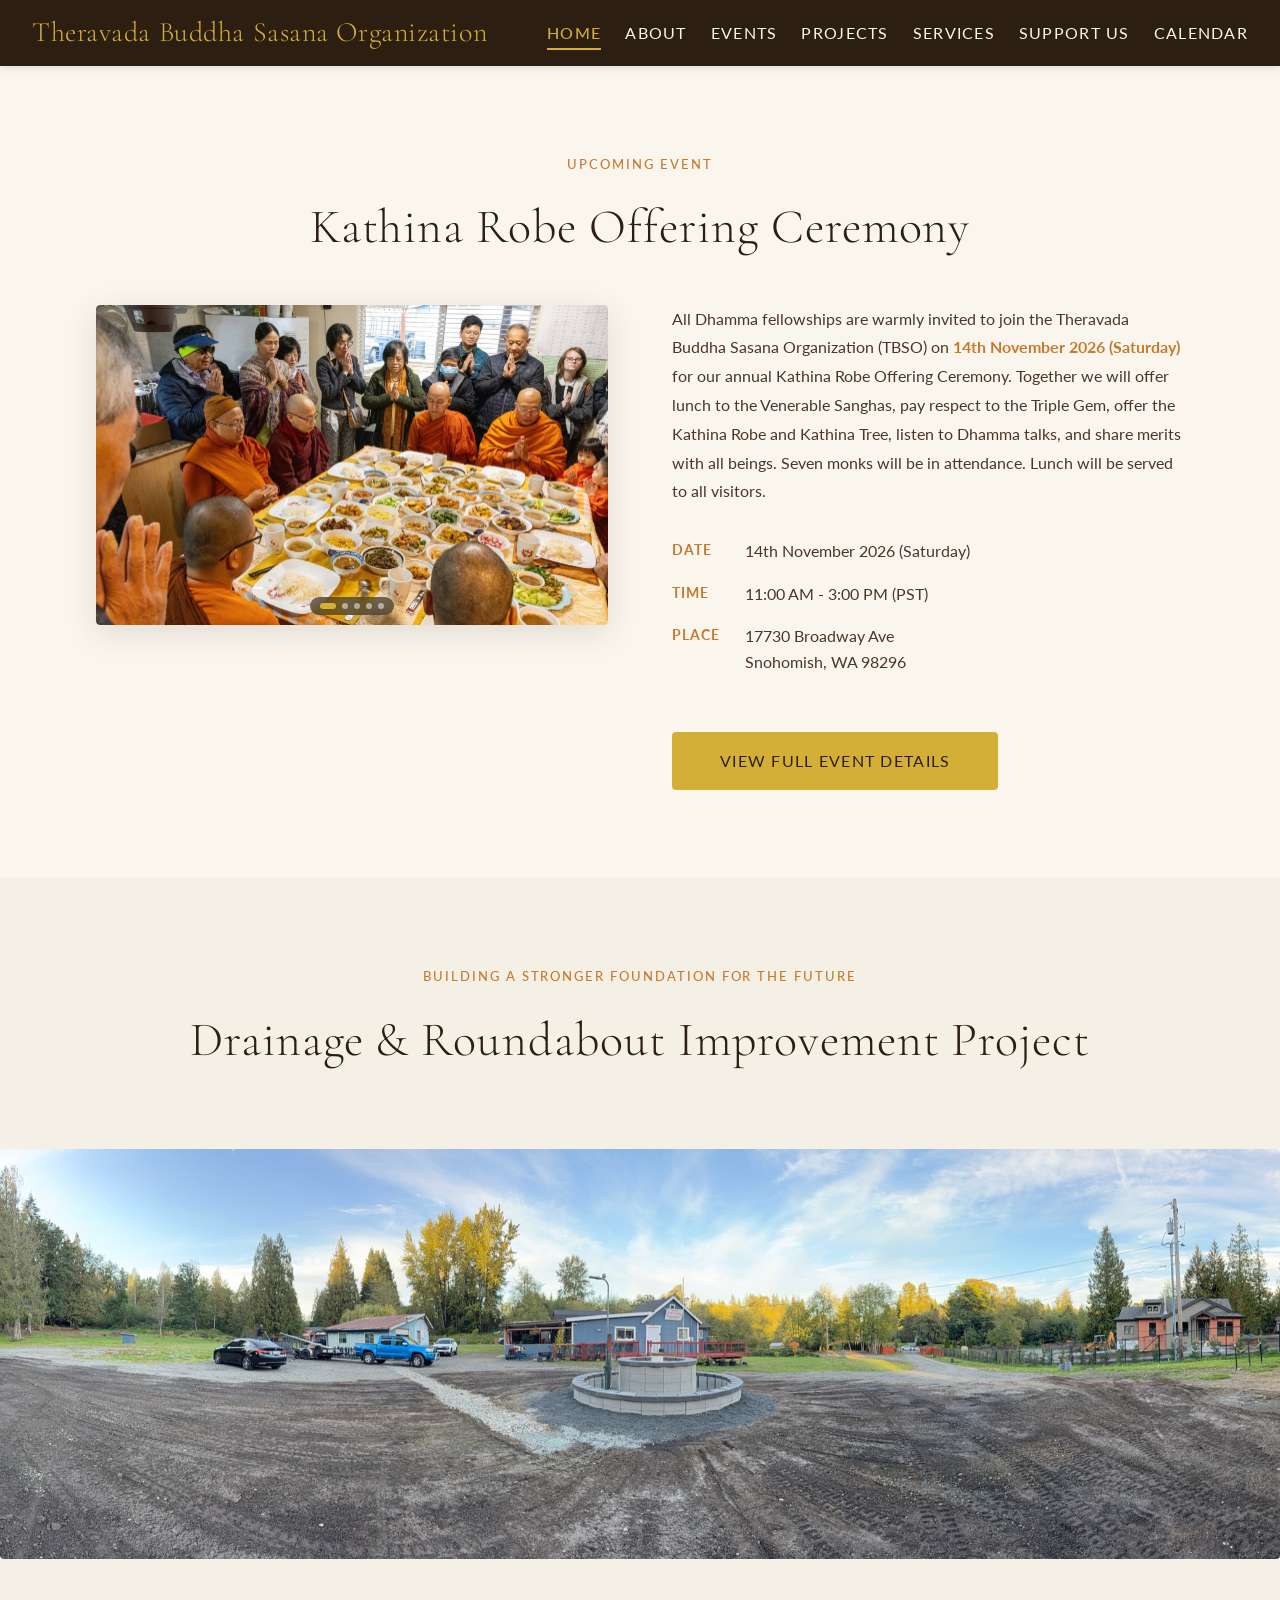
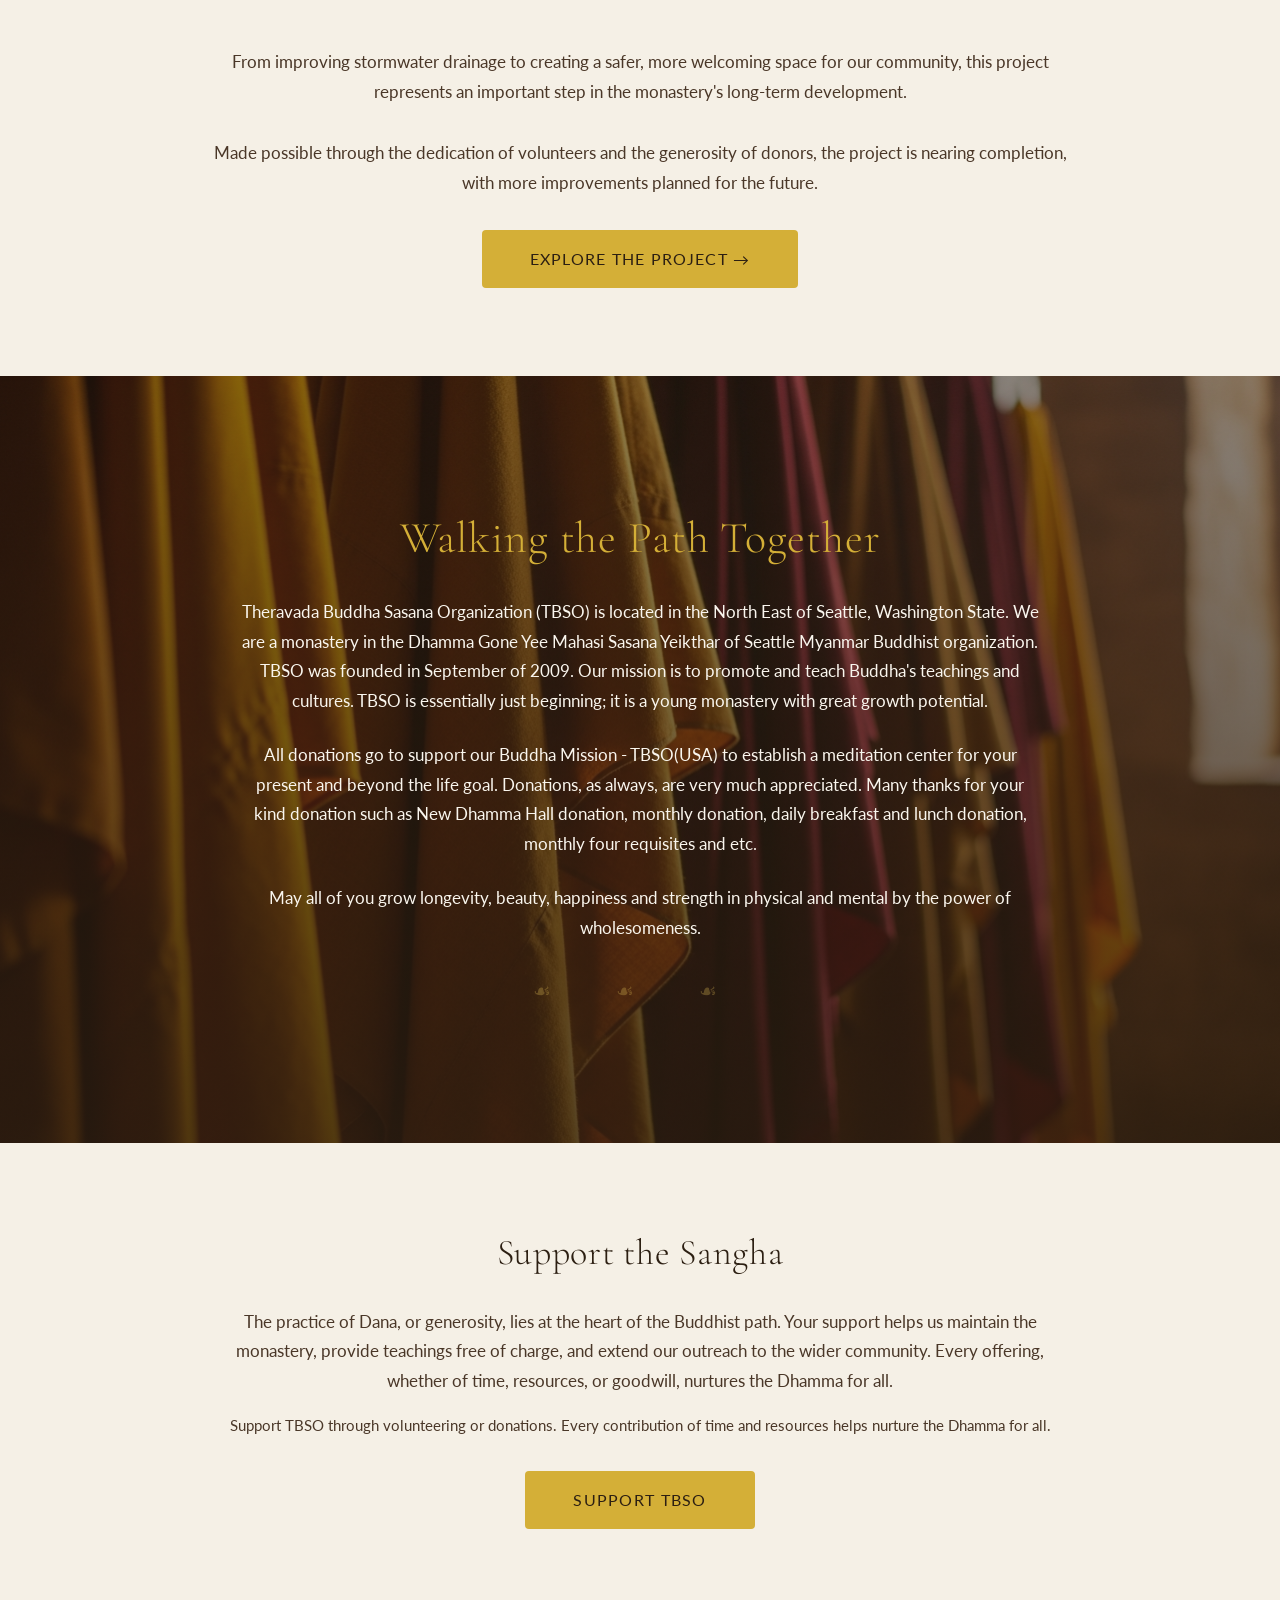
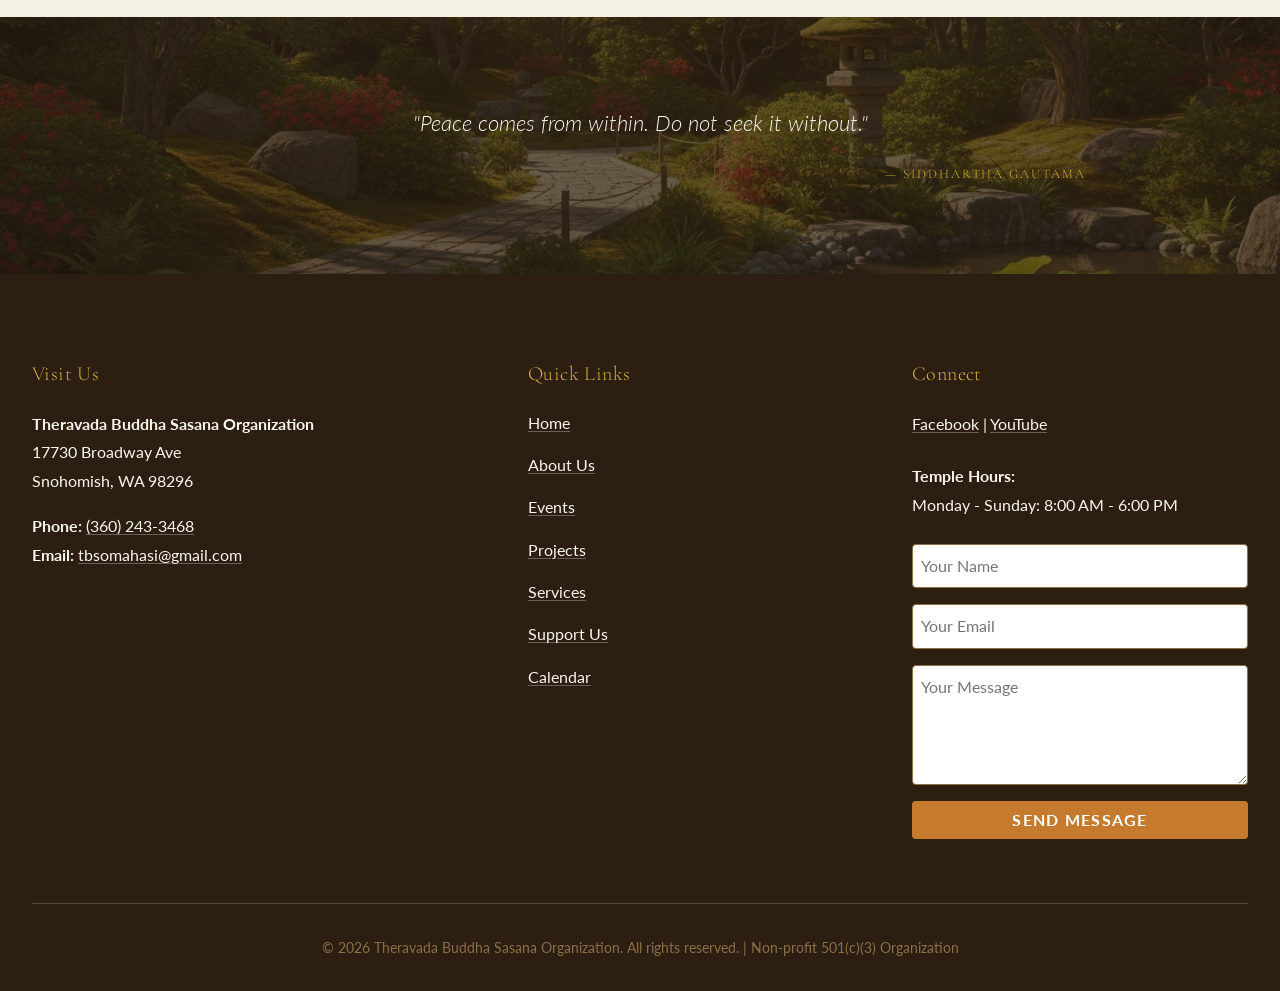
==== commit 1e5ea9fe: "Add Kathina Robe Offering Ceremony as upcoming event Feature the Nov 14 Kathina ceremony on the home" ====
--- a/index.html
+++ b/index.html
@@ -52,6 +52,65 @@
   <!-- Main Content -->
   <main id="main-content" role="main">
 
+    <!-- Upcoming Event Section -->
+    <section class="section-cream" style="padding-top: var(--spacing-70);">
+      <div class="container container-wide">
+        <p class="text-center" style="color: var(--color-monk-robe); font-size: 0.8125rem; text-transform: uppercase; letter-spacing: 0.15em; font-weight: 500; margin-bottom: var(--spacing-30);">Upcoming Event</p>
+
+        <h2 class="text-center title-fade-in" style="font-size: clamp(2rem, 4vw, 3rem); font-weight: var(--font-weight-light); letter-spacing: var(--letter-spacing-tight); color: var(--color-earth-brown); margin-bottom: var(--spacing-50);">Kathina Robe Offering Ceremony</h2>
+
+        <div class="featured-event-grid">
+          <div>
+            <div class="carousel" id="eventCarousel">
+              <div class="carousel-track">
+                <div class="carousel-slide">
+                  <img src="assets/images/khathina2024_1.jpg" alt="TBSO Kathina robe offering ceremony - photo 1">
+                </div>
+                <div class="carousel-slide">
+                  <img src="assets/images/khathina2024_2.jpg" alt="TBSO Kathina robe offering ceremony - photo 2">
+                </div>
+                <div class="carousel-slide">
+                  <img src="assets/images/khathina2024_3.jpg" alt="TBSO Kathina robe offering ceremony - photo 3">
+                </div>
+                <div class="carousel-slide">
+                  <img src="assets/images/khathina2024_4.jpg" alt="TBSO Kathina robe offering ceremony - photo 4">
+                </div>
+                <div class="carousel-slide">
+                  <img src="assets/images/khathina2024_5.jpg" alt="TBSO Kathina robe offering ceremony - photo 5">
+                </div>
+              </div>
+              <div class="carousel-nav">
+                <button class="carousel-dot active" aria-label="Go to slide 1"></button>
+                <button class="carousel-dot" aria-label="Go to slide 2"></button>
+                <button class="carousel-dot" aria-label="Go to slide 3"></button>
+                <button class="carousel-dot" aria-label="Go to slide 4"></button>
+                <button class="carousel-dot" aria-label="Go to slide 5"></button>
+              </div>
+            </div>
+          </div>
+
+          <div>
+            <p style="font-size: 1rem; line-height: 1.8; margin-bottom: var(--spacing-40);">
+              All Dhamma fellowships are warmly invited to join the Theravada Buddha Sasana Organization (TBSO) on <strong style="color: var(--color-monk-robe);">14th November 2026 (Saturday)</strong> for our annual Kathina Robe Offering Ceremony. Together we will offer lunch to the Venerable Sanghas, pay respect to the Triple Gem, offer the Kathina Robe and Kathina Tree, listen to Dhamma talks, and share merits with all beings. Seven monks will be in attendance. Lunch will be served to all visitors.
+            </p>
+
+            <div class="event-details-list">
+              <strong>DATE</strong>
+              <span>14th November 2026 (Saturday)</span>
+
+              <strong>TIME</strong>
+              <span>11:00 AM - 3:00 PM (PST)</span>
+
+              <strong>PLACE</strong>
+              <span>17730 Broadway Ave<br>Snohomish, WA 98296</span>
+            </div>
+
+            <a href="events.html" class="btn" style="display: inline-block; margin-top: var(--spacing-40);">View Full Event Details</a>
+          </div>
+        </div>
+      </div>
+    </section>
+
     <!-- Featured Project Section -->
     <section class="section-ivory" style="padding-bottom: var(--spacing-50);">
       <div class="container container-wide text-center">
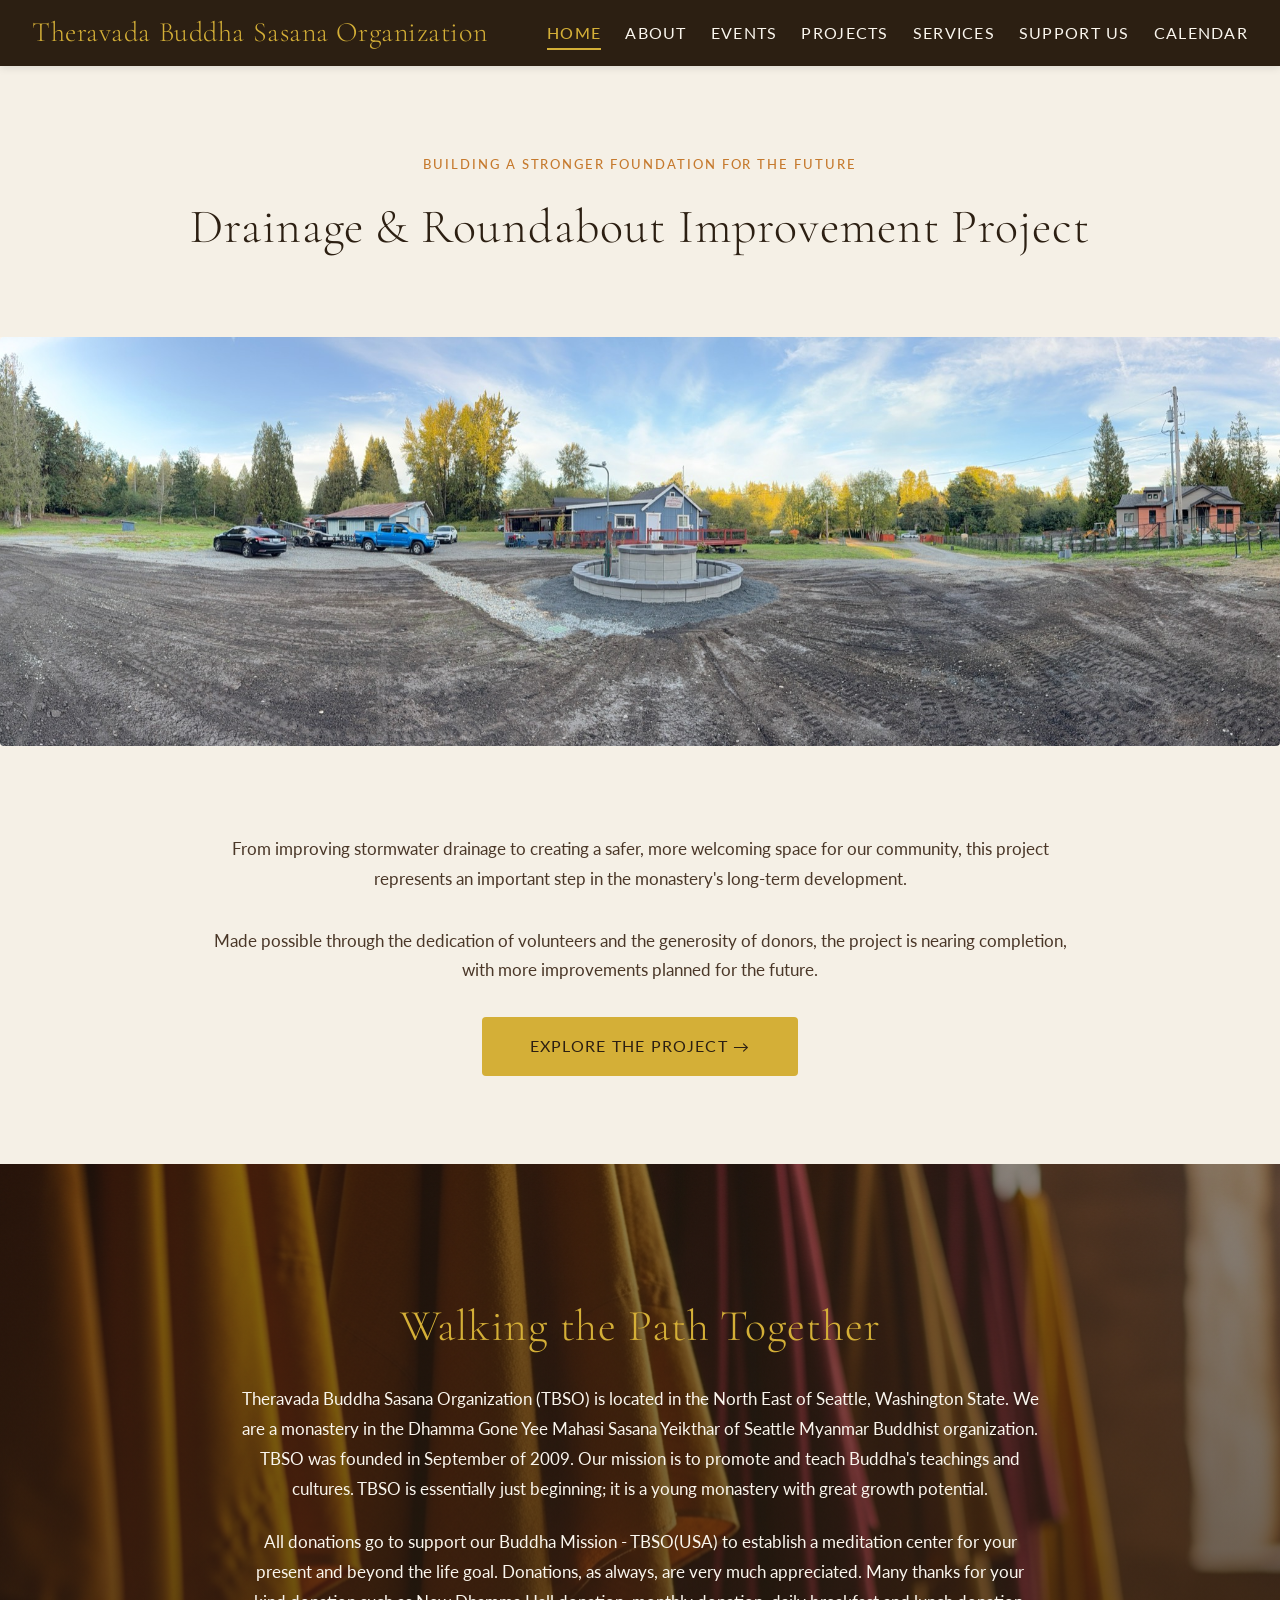
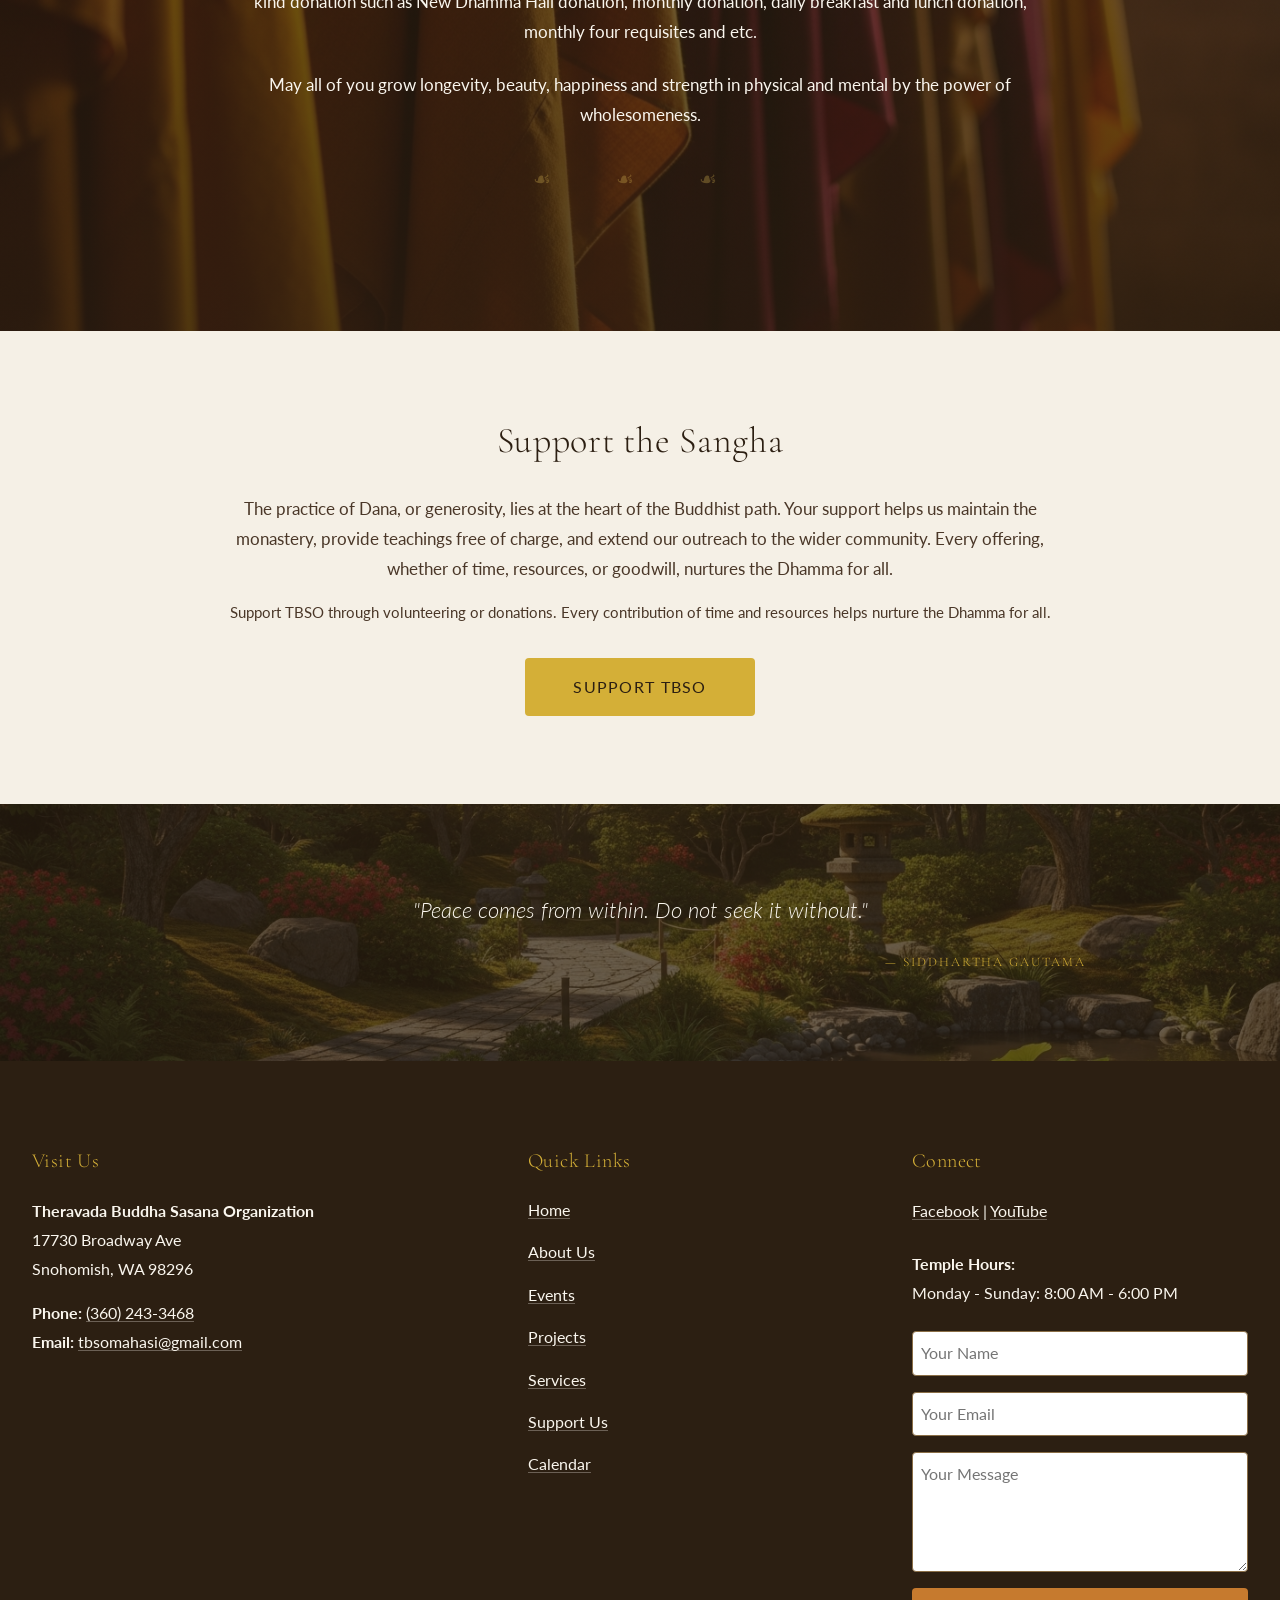
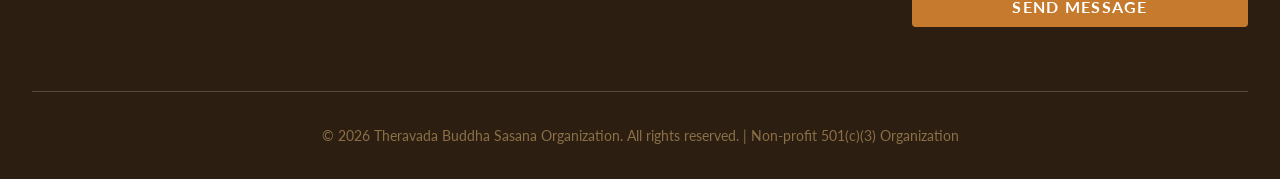
==== commit ca3954f3: "Move Kathina Robe Offering Ceremony to past events and feature project on home page Remove the upcom" ====
--- a/index.html
+++ b/index.html
@@ -52,65 +52,6 @@
   <!-- Main Content -->
   <main id="main-content" role="main">
 
-    <!-- Upcoming Event Section -->
-    <section class="section-cream" style="padding-top: var(--spacing-70);">
-      <div class="container container-wide">
-        <p class="text-center" style="color: var(--color-monk-robe); font-size: 0.8125rem; text-transform: uppercase; letter-spacing: 0.15em; font-weight: 500; margin-bottom: var(--spacing-30);">Upcoming Event</p>
-
-        <h2 class="text-center title-fade-in" style="font-size: clamp(2rem, 4vw, 3rem); font-weight: var(--font-weight-light); letter-spacing: var(--letter-spacing-tight); color: var(--color-earth-brown); margin-bottom: var(--spacing-50);">Kathina Robe Offering Ceremony</h2>
-
-        <div class="featured-event-grid">
-          <div>
-            <div class="carousel" id="eventCarousel">
-              <div class="carousel-track">
-                <div class="carousel-slide">
-                  <img src="assets/images/khathina2024_1.jpg" alt="TBSO Kathina robe offering ceremony - photo 1">
-                </div>
-                <div class="carousel-slide">
-                  <img src="assets/images/khathina2024_2.jpg" alt="TBSO Kathina robe offering ceremony - photo 2">
-                </div>
-                <div class="carousel-slide">
-                  <img src="assets/images/khathina2024_3.jpg" alt="TBSO Kathina robe offering ceremony - photo 3">
-                </div>
-                <div class="carousel-slide">
-                  <img src="assets/images/khathina2024_4.jpg" alt="TBSO Kathina robe offering ceremony - photo 4">
-                </div>
-                <div class="carousel-slide">
-                  <img src="assets/images/khathina2024_5.jpg" alt="TBSO Kathina robe offering ceremony - photo 5">
-                </div>
-              </div>
-              <div class="carousel-nav">
-                <button class="carousel-dot active" aria-label="Go to slide 1"></button>
-                <button class="carousel-dot" aria-label="Go to slide 2"></button>
-                <button class="carousel-dot" aria-label="Go to slide 3"></button>
-                <button class="carousel-dot" aria-label="Go to slide 4"></button>
-                <button class="carousel-dot" aria-label="Go to slide 5"></button>
-              </div>
-            </div>
-          </div>
-
-          <div>
-            <p style="font-size: 1rem; line-height: 1.8; margin-bottom: var(--spacing-40);">
-              All Dhamma fellowships are warmly invited to join the Theravada Buddha Sasana Organization (TBSO) on <strong style="color: var(--color-monk-robe);">14th November 2026 (Saturday)</strong> for our annual Kathina Robe Offering Ceremony. Together we will offer lunch to the Venerable Sanghas, pay respect to the Triple Gem, offer the Kathina Robe and Kathina Tree, listen to Dhamma talks, and share merits with all beings. Seven monks will be in attendance. Lunch will be served to all visitors.
-            </p>
-
-            <div class="event-details-list">
-              <strong>DATE</strong>
-              <span>14th November 2026 (Saturday)</span>
-
-              <strong>TIME</strong>
-              <span>11:00 AM - 3:00 PM (PST)</span>
-
-              <strong>PLACE</strong>
-              <span>17730 Broadway Ave<br>Snohomish, WA 98296</span>
-            </div>
-
-            <a href="events.html" class="btn" style="display: inline-block; margin-top: var(--spacing-40);">View Full Event Details</a>
-          </div>
-        </div>
-      </div>
-    </section>
-
     <!-- Featured Project Section -->
     <section class="section-ivory" style="padding-bottom: var(--spacing-50);">
       <div class="container container-wide text-center">
